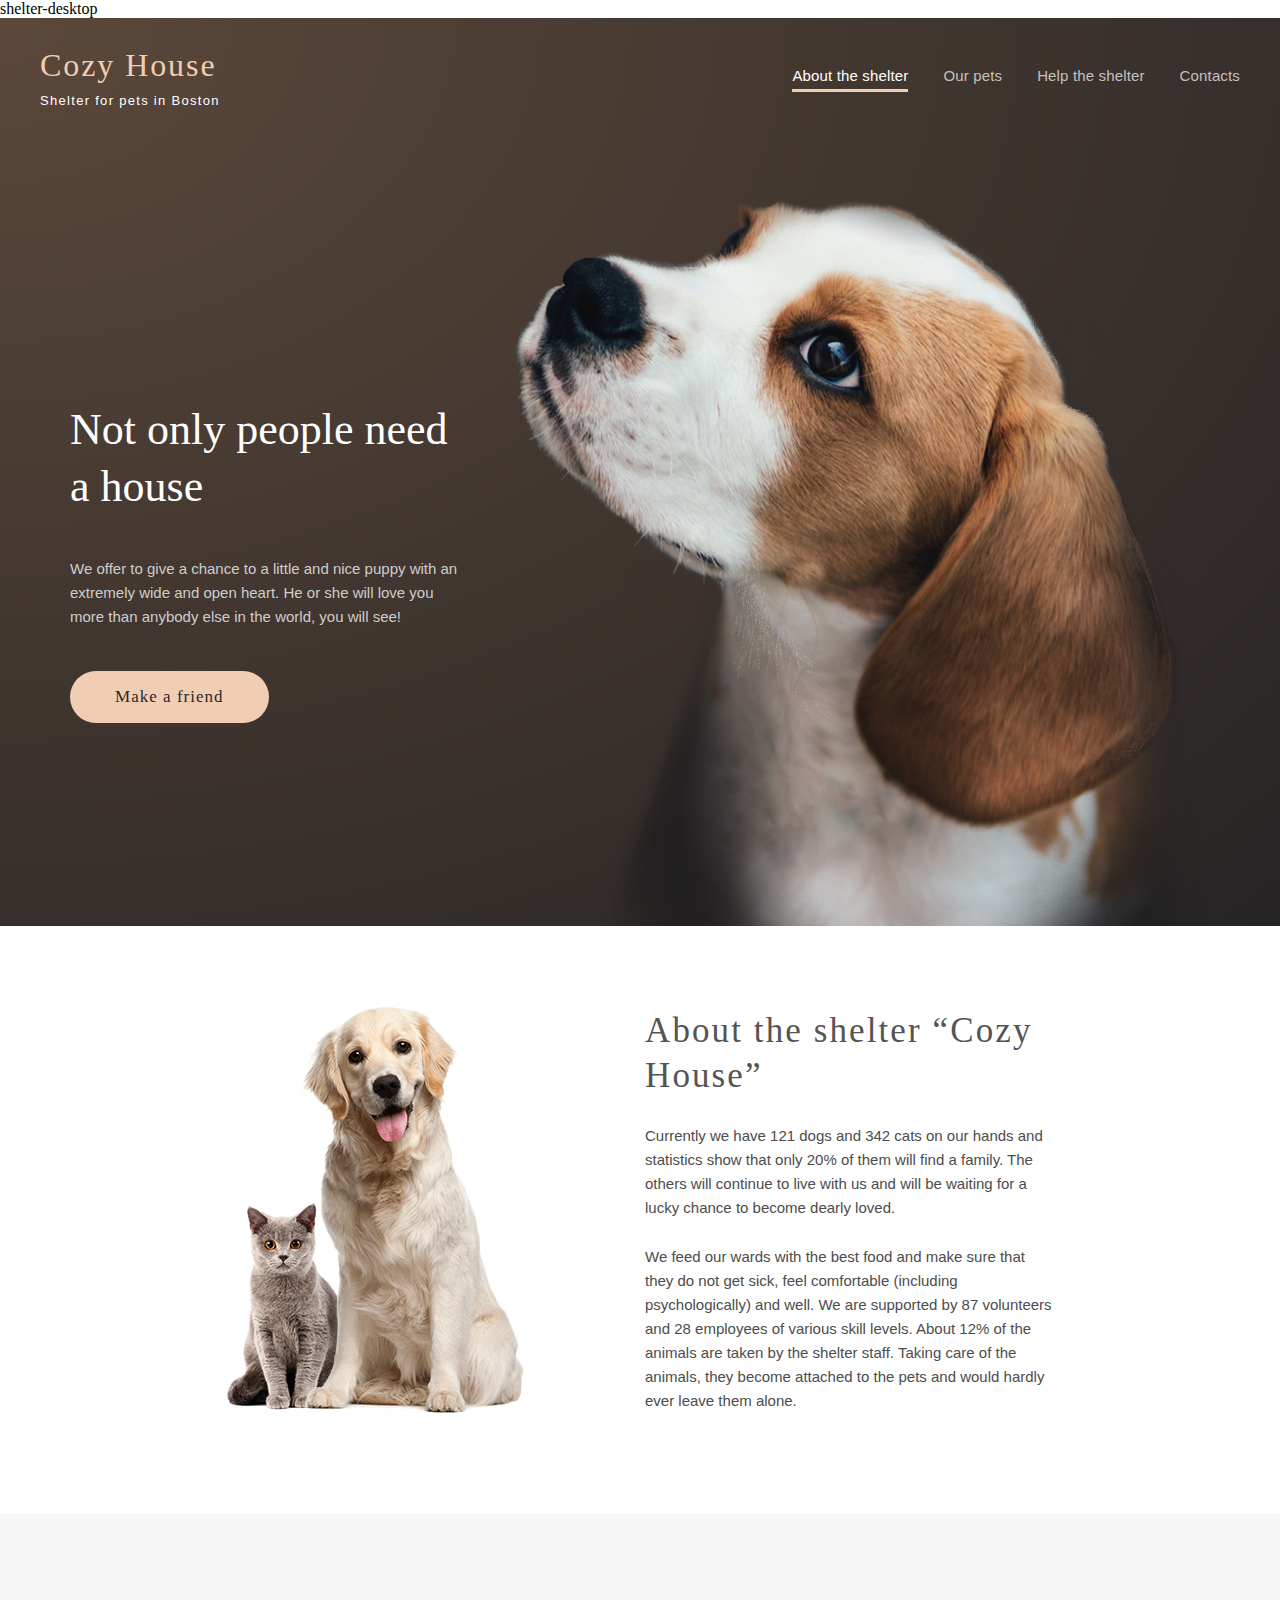
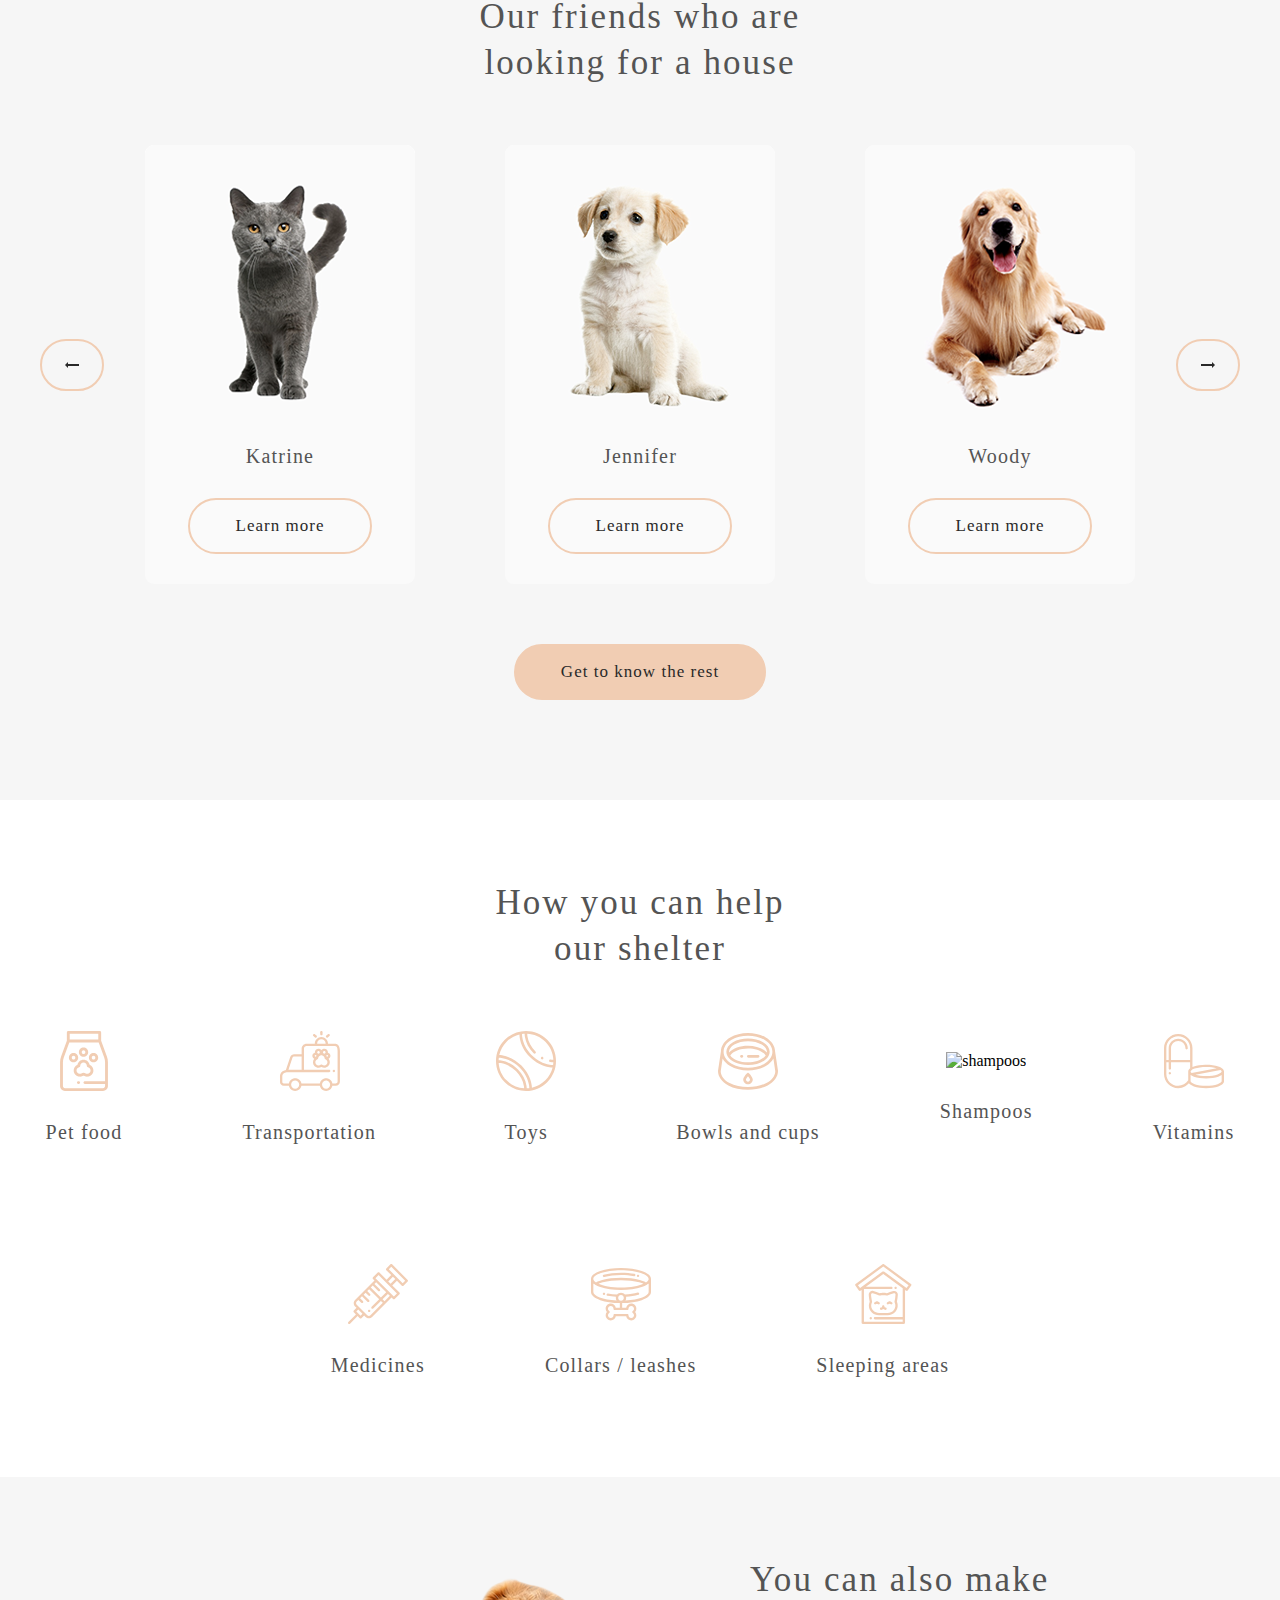
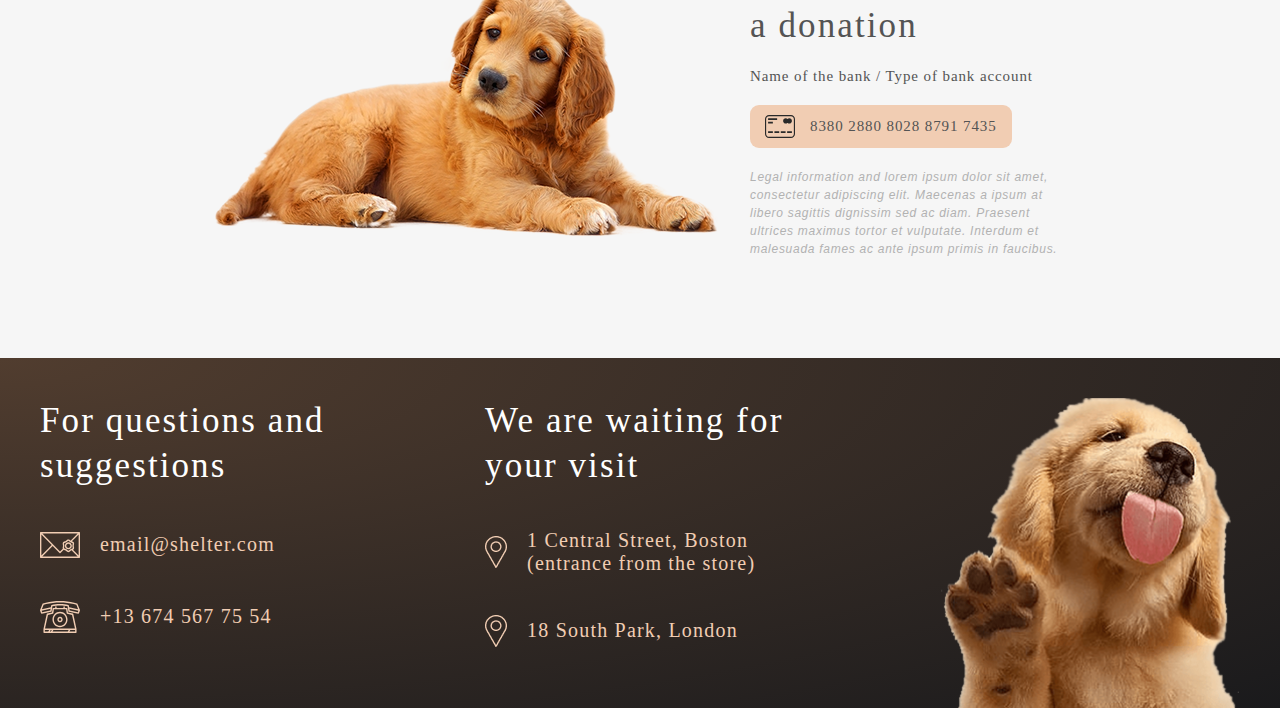
==== index.html @ 2df986ae "Update index.html" ====
shelter-desktop
<!DOCTYPE html>
<html lang="en">

<head>
    <meta charset="UTF-8">
    <meta http-equiv="X-UA-Compatible" content="IE=edge">
    <meta name="viewport" content="width=8, initial-scale=1.0">
    <link rel="icon" href="shelter/desktop/img//main//paw-print.png" type="image/x-icon">
    <link rel="stylesheet" href="shelter/desktop/css/main.css" type="text/css">
    <title>Cosy House</title>
</head>

<body>
    <header>
        <nav>
            <div class="logo">
                <p>Cozy House</p>
                <p>Shelter for pets in Boston</p>
            </div>
            <div class="nav-items">
                <ul>
                    <li class="active-link">About the shelter</a></li>
                    <li><a href="shelter/desktop/html/pets.html">Our pets</a></li>
                    <li>Help the shelter</li>
                    <li>Contacts</li>
                </ul>
            </div>
        </nav>
        <section class="start-screen">
            <div class="start-info">
                <h1>Not only people need a house</h1>
                <p>We offer to give a chance to a little and nice puppy with an extremely wide and open heart. He or she
                    will love you more than anybody else in the world, you will see!</p>
                <button>Make a friend</button>
            </div>
            <img src="shelter/desktop/img/main/start-screen-puppy.png" alt="start-screen-puppy">
        </section>
    </header>
    <section class="about">
        <img src="shelter/desktop/img/main/about-pets.png" alt="about-pets">
        <div class="about-info">
            <h2>About the shelter “Cozy House”</h2>
            <p>Currently we have 121 dogs and 342 cats on our hands and statistics show that only 20% of them will find
                a family. The others will continue to live with us and will be waiting for a lucky chance to become
                dearly loved.</p>
            <p>We feed our wards with the best food and make sure that they do not get sick, feel comfortable (including
                psychologically) and well. We are supported by 87 volunteers and 28 employees of various skill levels.
                About 12% of the animals are taken by the shelter staff. Taking care of the animals, they become
                attached to the pets and would hardly ever leave them alone.</p>
        </div>
    </section>
    <section class="friends">
        <h2>Our friends who
            are looking for a house</h2>
        <div class="slider">
            <div class="cards-of-friends">
                <div class="pet-card-preview">
                    <img src="shelter/desktop/img/main/pets-katrine.png" alt="pets-katrine">
                    <h3>Katrine</h3>
                    <button>Learn more</button>
                </div>
                <div class="pet-card-preview">
                    <img src="shelter/desktop/img/main/pets-jennifer.png" alt="pets-jennifer">
                    <h3>Jennifer</h3>
                    <button>Learn more</button>
                </div>
                <div class="pet-card-preview">
                    <img src="shelter/desktop/img/main/pets-woody.png" alt="pets-woody">
                    <h3>Woody</h3>
                    <button>Learn more</button>
                </div>
                <div class="slider-controls">
                    <div class="prev"><a href="#"><img src="shelter/desktop/img/main/Arrow.png" alt="prev"></a></div>
                    <div class="next"><a href="#"><img src="shelter/desktop/img/main/Arrow.png" alt="next"></a></div>
                </div>
            </div>
            <button>Get to know the rest</button>
        </div>
    </section>
    <section class="help">
        <h2>How you can help
            our shelter</h2>
        <div class="help-items">
            <div>
                <img src="shelter/desktop/img/main/icon-pet-food.svg" alt="pet-food">
                <p>Pet food</p>
            </div>
            <div> <img src="shelter/desktop/img/main/icon-transportation.svg" alt="transportation">
                <p>Transportation</p>
            </div>
            <div> <img src="shelter/desktop/img/main/icon-toys.svg" alt="toys">
                <p>Toys</p>
            </div>
            <div> <img src="shelter/desktop/img/main/icon-bowls-and-cups.svg" alt="bowls-and-cups">
                <p>Bowls and cups</p>
            </div>
            <div> <img src="/img/main/icon-shampoos.svg" alt="shampoos">
                <p>Shampoos</p>
            </div>
            <div> <img src="shelter/desktop/img/main/icon-vitamins.svg" alt="vitamins">
                <p>Vitamins</p>
            </div>
            <div> <img src="shelter/desktop/img/main/icon-medicines.svg" alt="medicines">
                <p>Medicines</p>
            </div>
            <div> <img src="shelter/desktop/img/main/icon-collars-leashes.svg" alt="collars-leashes">
                <p>Collars / leashes</p>
            </div>
            <div> <img src="shelter/desktop/img/main/icon-sleeping-area.svg" alt="sleeping-area">
                <p>Sleeping areas</p>
            </div>
        </div>

    </section>
    <section class="in_additional">
        <img src="shelter/desktop/img/main/donation-dog.png" alt="donation-dog">
        <div>
            <h2>You can also make a donation</h2>
            <p>Name of the bank / Type of bank account</p>
            <div class="card">
                <img src="shelter/desktop/img/main/credit-card.svg" alt="credit-card">
                <p>8380 2880 8028 8791 7435</p>
            </div>
            <p id="donation-description">Legal information and lorem ipsum dolor sit amet, consectetur adipiscing elit.
                Maecenas a ipsum at libero
                sagittis dignissim sed ac diam. Praesent ultrices maximus tortor et vulputate. Interdum et malesuada
                fames ac ante ipsum primis in faucibus.</p>
        </div>
    </section>
    <footer>
        <div class="for-suggestions">
            <h3>For questions and suggestions</h3>
            <div>
                <img src="shelter/desktop/img/main/icon-email.svg" alt="email">
                <p>email@shelter.com</p>
            </div>
            <div>
                <img src="shelter/desktop/img/main/icon-phone.svg" alt="phone">
                <p>+13 674 567 75 54</p>
            </div>
        </div>
        <div class="we-are-waiting">
            <h3>We are waiting for your visit</h3>
            <div>
                <img src="shelter/desktop/img/main/icon-marker.png" alt="marker">
                <p>1 Central Street, Boston (entrance from the store)</p>
            </div>
            <div>
                <img src="shelter/desktop/img/main/icon-marker.png" alt="marker">
                <p>18 South Park, London </p>
            </div>
        </div>
        <img src="shelter/desktop/img/main/footer-puppy.png" alt="footer-puppy">
    </footer>
</body>

</html>
---- shelter/desktop/css/main.css ----
body,
p,
h1,
h2,
h3 {
  margin: 0;
  padding: 0;
}

a {
  text-decoration: none;
  color: #c4c0c0;
}

body {
  display: flex;
  flex-direction: column;
  justify-content: center;
}

header {
  display: flex;
  flex-direction: column;
  gap: 90px;
  background-image: url(/img/main/start-screen-background.jpg);
  background: radial-gradient(at top left, #5b483a, #262425);
}
header nav {
  display: flex;
  flex-direction: row;
  padding: 30px 40px 0;
  justify-content: space-between;
  align-items: center;
  height: fit-content;
}
header nav .logo {
  display: flex;
  flex-direction: column;
  gap: 10px;
}
header nav .logo p:nth-child(1) {
  font-family: "Georgia";
  font-style: normal;
  font-weight: 400;
  font-size: 32px;
  line-height: 110%;
  letter-spacing: 0.06em;
  color: #f1cdb3;
}
header nav .logo p:nth-child(2) {
  font-family: "Arial";
  font-style: normal;
  font-weight: 400;
  font-size: 13px;
  line-height: 15px;
  letter-spacing: 0.1em;
  color: #fff;
}
header nav .nav-items ul {
  display: flex;
  flex-direction: row;
  gap: 35px;
  list-style: none;
  padding: 0;
  margin: 0;
}
header nav .nav-items ul li {
  font-family: "Arial";
  font-style: normal;
  font-weight: 400;
  font-size: 15px;
  line-height: 160%;
  color: #c4c0c0;
  letter-spacing: 0.01em;
  transition-property: all;
  transition: all ease 0.07s;
}
header nav .nav-items ul li.active-link {
  padding-bottom: 1px;
  border-bottom: 3px solid #f1cdb3;
  color: #ffffff;
}
header nav .nav-items ul li:active {
  padding-bottom: 1px;
  border-bottom: 3px solid #f1cdb3;
  color: #ffffff;
}
header nav .nav-items ul li:hover {
  cursor: pointer;
  color: #ffffff;
}
header .start-screen {
  display: flex;
  flex-direction: row;
  justify-content: center;
  align-items: center;
  gap: 42px;
  padding: 0 40px;
}
header .start-screen .start-info {
  display: flex;
  flex-direction: column;
  width: 400px;
  gap: 42px;
  align-content: center;
}
header .start-screen .start-info h1 {
  font-family: "Georgia";
  font-style: normal;
  font-weight: 400;
  font-size: 44px;
  line-height: 130%;
  color: #ffffff;
}
header .start-screen .start-info p {
  font-family: "Arial";
  font-style: normal;
  font-weight: 400;
  font-size: 15px;
  line-height: 160%;
  color: #cdcdcd;
}
header .start-screen .start-info button {
  display: flex;
  flex-direction: column;
  align-items: center;
  width: fit-content;
  padding: 15px 45px;
  gap: 10px;
  background: #f1cdb3;
  border: none;
  border-radius: 100px;
  font-family: "Georgia";
  font-style: normal;
  font-weight: 400;
  font-size: 17px;
  line-height: 130%;
  letter-spacing: 0.06em;
  color: #292929;
  transition-property: all;
  transition: all ease 0.2s;
}
header .start-screen .start-info button:hover {
  cursor: pointer;
  background-color: #fddcc4;
  transition-delay: 0s, 0.8s;
  transition-timing-function: ease-out(0.1, 0.8, 0.5, 2), linear;
}

.about {
  display: flex;
  flex-direction: row;
  justify-content: center;
  align-items: center;
  gap: 120px;
  padding: 80px 40px 100px 40px;
}
.about .about-info {
  display: flex;
  flex-direction: column;
  gap: 25px;
  width: 410px;
}
.about .about-info h2 {
  font-family: "Georgia";
  font-style: normal;
  font-weight: 400;
  font-size: 35px;
  line-height: 130%;
  display: flex;
  align-items: center;
  letter-spacing: 0.06em;
  color: #545454;
}
.about .about-info p {
  font-family: "Arial";
  font-style: normal;
  font-weight: 400;
  font-size: 15px;
  line-height: 160%;
  color: #4c4c4c;
}

.friends {
  display: flex;
  flex-direction: column;
  justify-content: center;
  align-items: center;
  padding: 80px 40px 100px 40px;
  background-color: #f6f6f6;
  gap: 60px;
}
.friends h2 {
  font-family: "Georgia";
  font-style: normal;
  font-weight: 400;
  font-size: 35px;
  line-height: 130%;
  display: flex;
  align-items: center;
  letter-spacing: 0.06em;
  color: #545454;
  width: 400px;
  text-align: center;
}
.friends .slider {
  display: flex;
  flex-direction: column;
  justify-content: center;
  align-items: center;
  gap: 60px;
}
.friends .slider .cards-of-friends {
  display: flex;
  flex-direction: row;
  justify-content: center;
  align-items: center;
  gap: 90px;
}
.friends .slider .cards-of-friends .pet-card-preview {
  display: flex;
  flex-direction: column;
  justify-content: center;
  align-items: center;
  gap: 30px;
  background-color: #fafafa;
  border-radius: 9px;
}
.friends .slider .cards-of-friends .pet-card-preview h3 {
  font-family: "Georgia";
  font-style: normal;
  font-weight: 400;
  font-size: 20px;
  line-height: 23px;
  display: flex;
  align-items: center;
  text-align: center;
  letter-spacing: 0.06em;
  color: #545454;
}
.friends .slider .cards-of-friends .pet-card-preview button {
  margin-bottom: 30px;
  display: flex;
  flex-direction: column;
  align-items: center;
  padding: 15px 45px;
  gap: 10px;
  border: 2px solid #f1cdb3;
  border-radius: 100px;
  background-color: #fafafa;
  font-family: "Georgia";
  font-style: normal;
  font-weight: 400;
  font-size: 17px;
  line-height: 130%;
  letter-spacing: 0.06em;
  color: #292929;
  transition-property: all;
  transition: all ease 0.5s;
}
.friends .slider .cards-of-friends .pet-card-preview button:hover {
  cursor: pointer;
  background: #fddcc4;
  border: 2px solid #fddcc4;
  transition-delay: 0s, 0.2s;
  transition-timing-function: ease-out(0.1, 0.8, 0.5, 2), linear;
}
.friends .slider .cards-of-friends .slider-controls {
  display: flex;
  position: absolute;
  width: 100%;
  justify-content: space-between;
  align-items: center;
}
.friends .slider .cards-of-friends .slider-controls .next img {
  transform: rotate(180deg);
}
.friends .slider .cards-of-friends .slider-controls .prev,
.friends .slider .cards-of-friends .slider-controls .next {
  display: flex;
  flex-direction: column;
  align-items: center;
  position: relative;
  padding: 21px 23px;
  border: 2px solid #f1cdb3;
  border-radius: 100px;
  margin: 0 40px;
  transition-property: all;
  transition: all ease 0.2s;
}
.friends .slider .cards-of-friends .slider-controls .prev:hover,
.friends .slider .cards-of-friends .slider-controls .next:hover {
  cursor: pointer;
  background-color: #fddcc4;
  border-color: #fddcc4;
  transition-delay: 0s, 0.5s;
  transition-timing-function: ease-out(0.1, 0.8, 0.5, 2), linear;
}
.friends .slider button {
  display: flex;
  flex-direction: column;
  align-items: center;
  padding: 15px 45px;
  gap: 10px;
  background: #f1cdb3;
  border-radius: 100px;
  border: 2px solid #f1cdb3;
  font-family: "Georgia";
  font-style: normal;
  font-weight: 400;
  font-size: 17px;
  line-height: 130%;
  letter-spacing: 0.06em;
  color: #292929;
  transition-property: all;
  transition: all ease 0.2s;
}
.friends .slider button:hover {
  cursor: pointer;
  background-color: transparent;
  border: 2px solid #f1cdb3;
  transition-delay: 0s, 0.5s;
  transition-timing-function: ease-out(0.1, 0.8, 0.5, 2), linear;
}

.help {
  display: flex;
  flex-direction: column;
  justify-content: center;
  align-items: center;
  gap: 60px;
  padding: 80px 40px 100px 40px;
}
.help h2 {
  font-family: "Georgia";
  font-style: normal;
  font-weight: 400;
  font-size: 35px;
  line-height: 130%;
  display: flex;
  align-items: center;
  letter-spacing: 0.06em;
  color: #545454;
  width: 310px;
  text-align: center;
}
.help .help-items {
  display: flex;
  flex-direction: row;
  justify-content: center;
  align-items: center;
  flex-wrap: wrap;
  gap: 120px;
}
.help .help-items div {
  display: flex;
  flex-direction: column;
  justify-content: center;
  align-items: center;
  gap: 30px;
}
.help .help-items div p {
  font-family: "Georgia";
  font-style: normal;
  font-weight: 400;
  font-size: 20px;
  line-height: 23px;
  display: flex;
  align-items: center;
  text-align: center;
  letter-spacing: 0.06em;
  color: #545454;
}

.in_additional {
  display: flex;
  flex-direction: row;
  justify-content: center;
  align-items: center;
  gap: 30px;
  padding: 80px 40px 100px 40px;
  background-color: #f6f6f6;
}
.in_additional div {
  display: flex;
  flex-direction: column;
  justify-content: flex-start;
  gap: 20px;
  width: 315px;
}
.in_additional div h2 {
  font-family: "Georgia";
  font-style: normal;
  font-weight: 400;
  font-size: 35px;
  line-height: 130%;
  display: flex;
  align-items: center;
  letter-spacing: 0.06em;
  color: #545454;
}
.in_additional div p {
  font-family: "Georgia";
  font-style: normal;
  font-weight: 400;
  font-size: 15px;
  line-height: 110%;
  display: flex;
  align-items: center;
  letter-spacing: 0.06em;
  color: #545454;
}
.in_additional div .card {
  display: flex;
  flex-direction: row;
  align-items: center;
  padding: 10px 15px;
  gap: 15px;
  background: #f1cdb3;
  border-radius: 9px;
  width: fit-content;
  font-family: "Georgia";
  font-style: normal;
  font-weight: 400;
  font-size: 20px;
  line-height: 115%;
  display: flex;
  align-items: center;
  letter-spacing: 0.06em;
}
.in_additional div #donation-description {
  font-family: "Arial";
  font-style: italic;
  font-weight: 400;
  font-size: 12px;
  line-height: 18px;
  color: #b2b2b2;
}

footer {
  display: flex;
  flex-direction: row;
  justify-content: center;
  align-items: flex-start;
  gap: 140px;
  padding: 40px 40px 0 40px;
  background-image: url(/img/main/start-screen-background.jpg);
  background: radial-gradient(at top left, #513d2f, #1a1a1c);
}
footer div {
  display: flex;
  flex-direction: column;
  justify-content: flex-start;
  gap: 40px;
}
footer div h3 {
  font-family: "Georgia";
  font-style: normal;
  font-weight: 400;
  font-size: 35px;
  line-height: 130%;
  letter-spacing: 0.06em;
  color: #fff;
}
footer div div {
  display: flex;
  flex-direction: row;
  justify-content: flex-start;
  align-items: center;
  gap: 20px;
}
footer div div p {
  font-family: "Georgia";
  font-style: normal;
  font-weight: 400;
  font-size: 20px;
  line-height: 23px;
  display: flex;
  align-items: center;
  text-align: center;
  letter-spacing: 0.06em;
  color: #545454;
  color: #f1cdb3;
  text-align: left;
}

/*# sourceMappingURL=main.css.map */
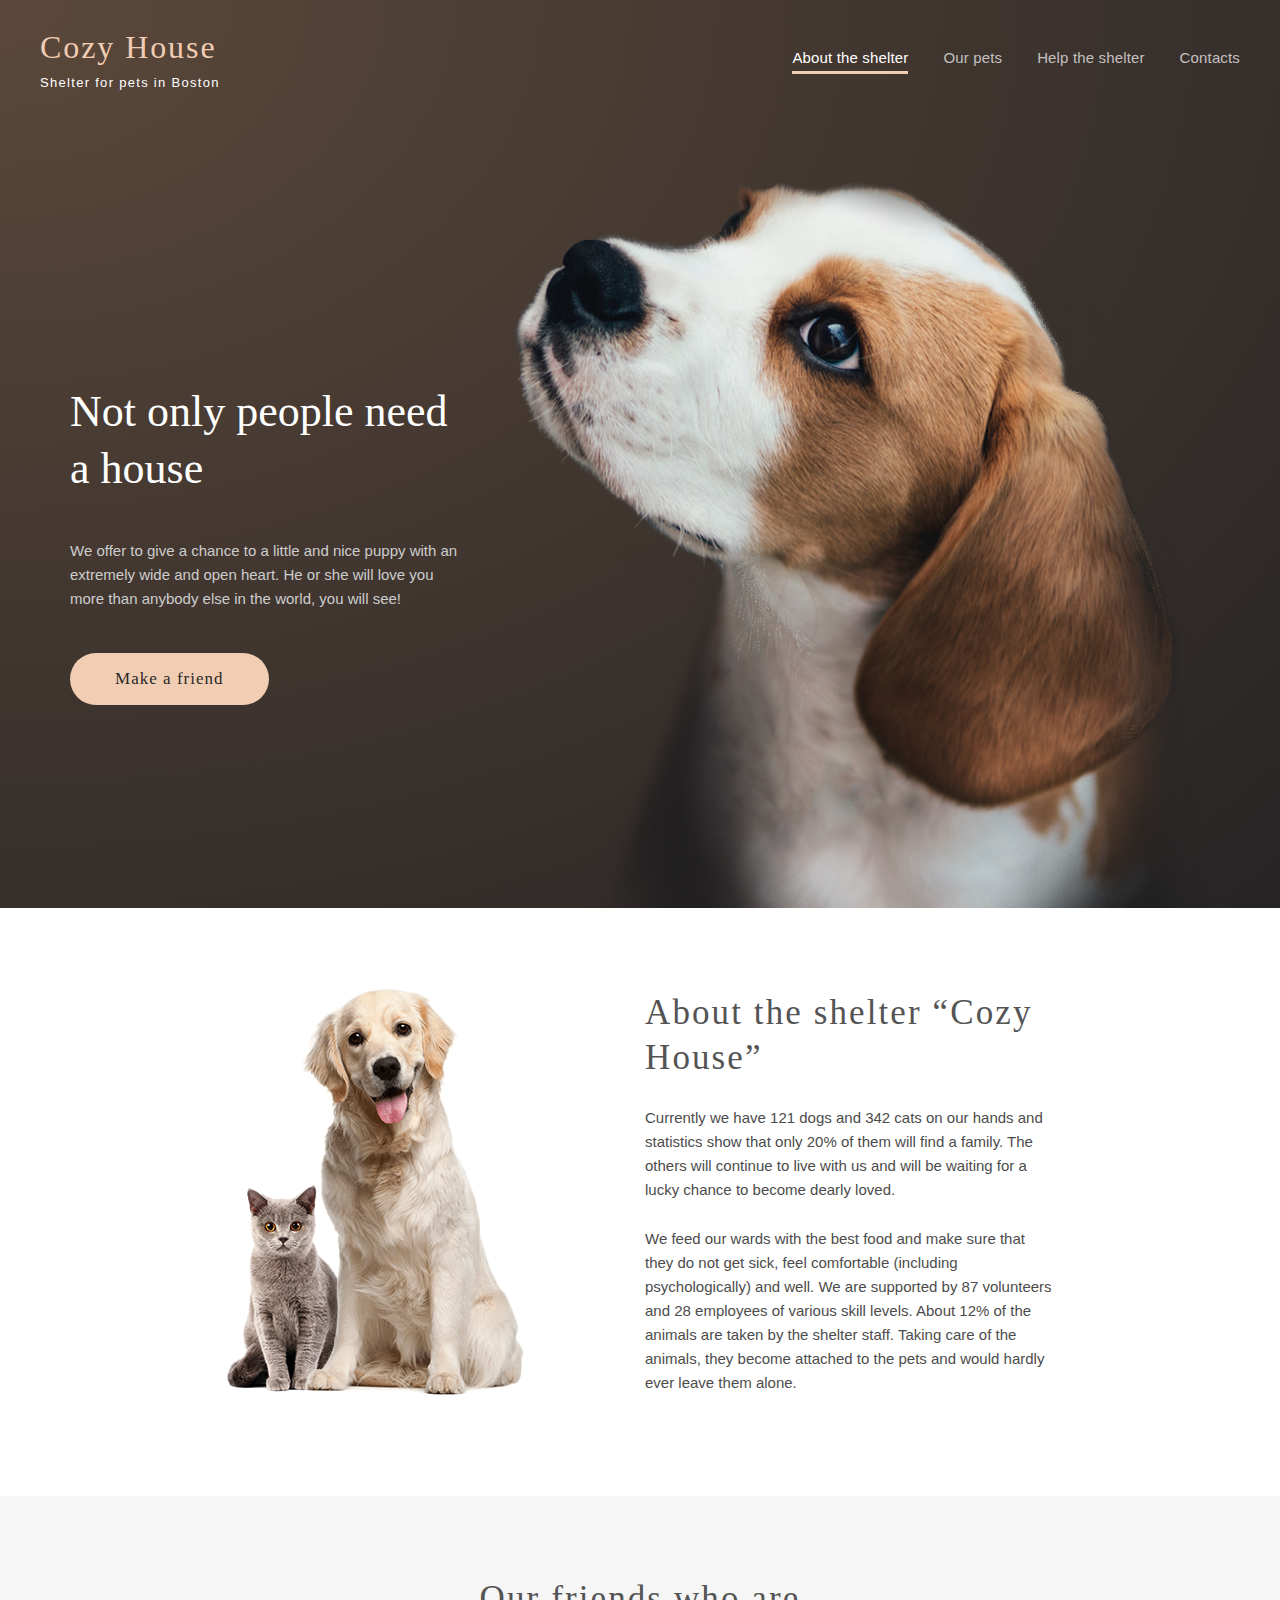
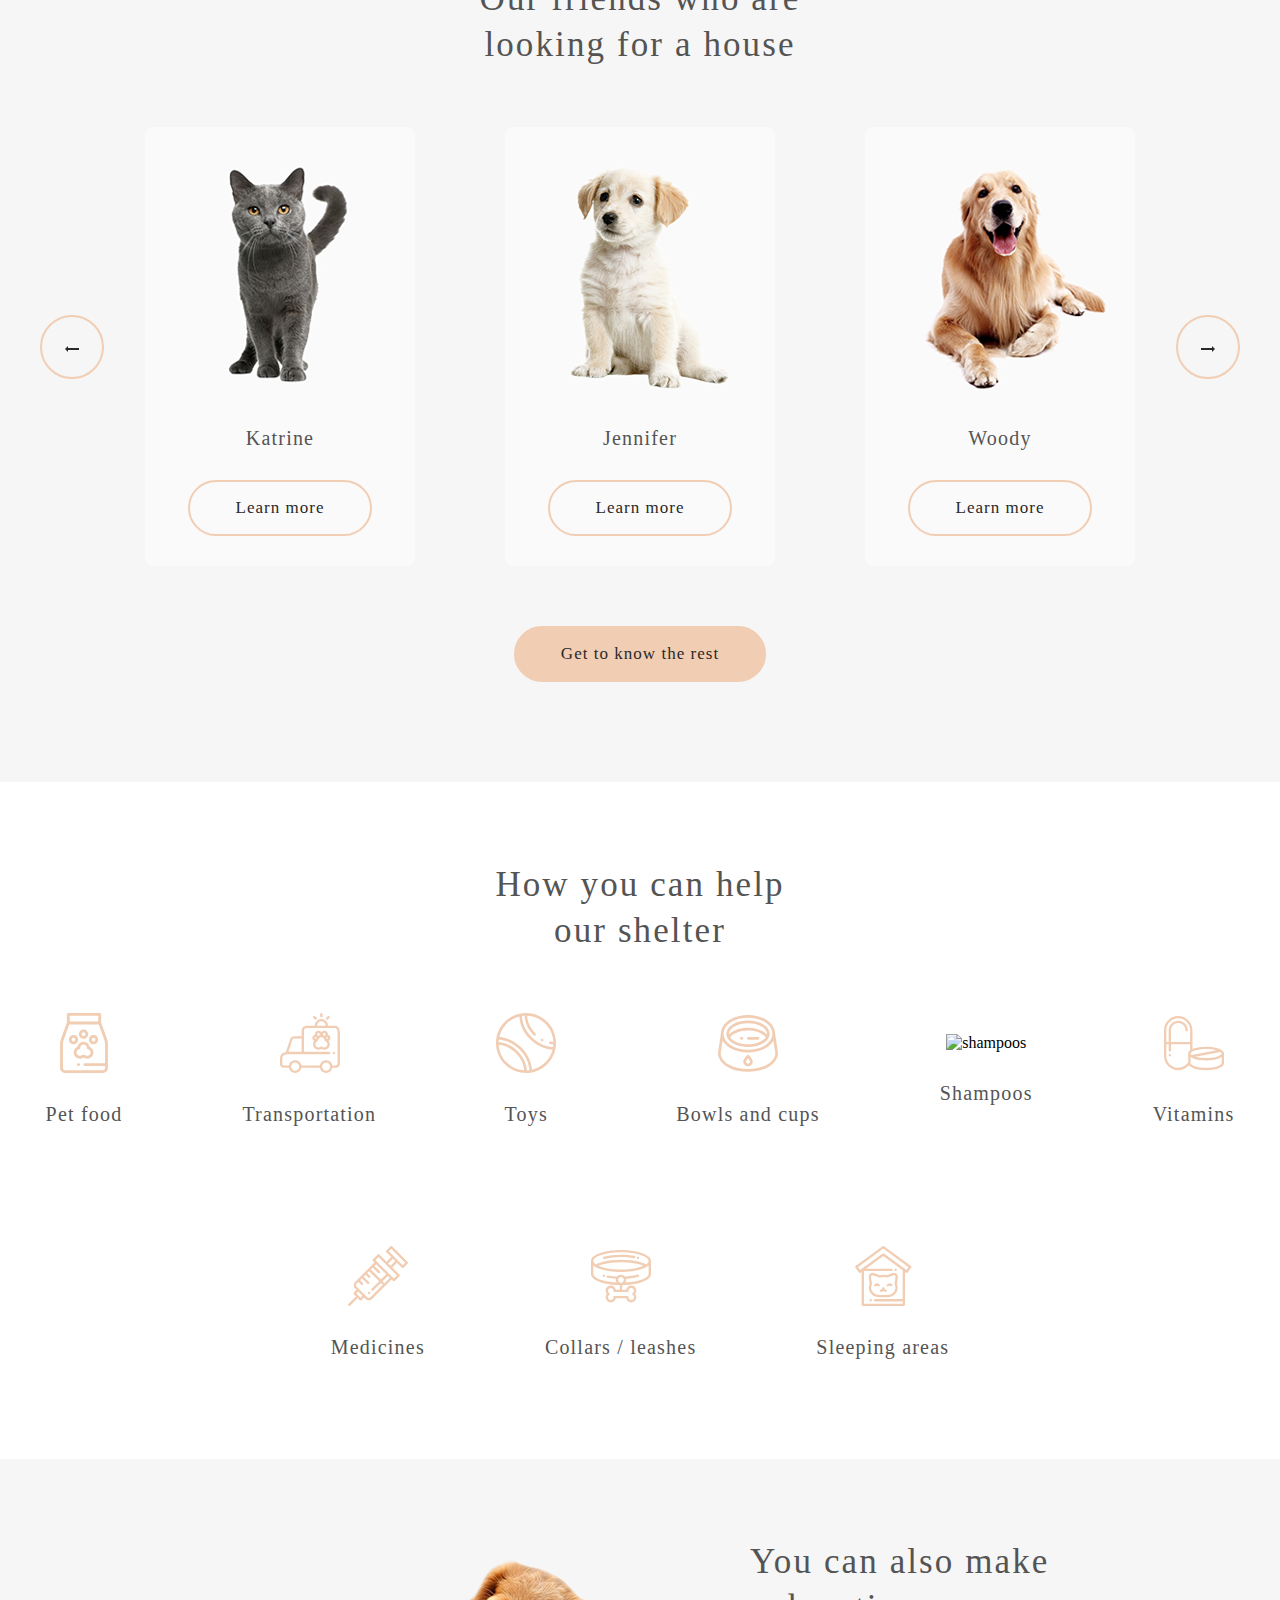
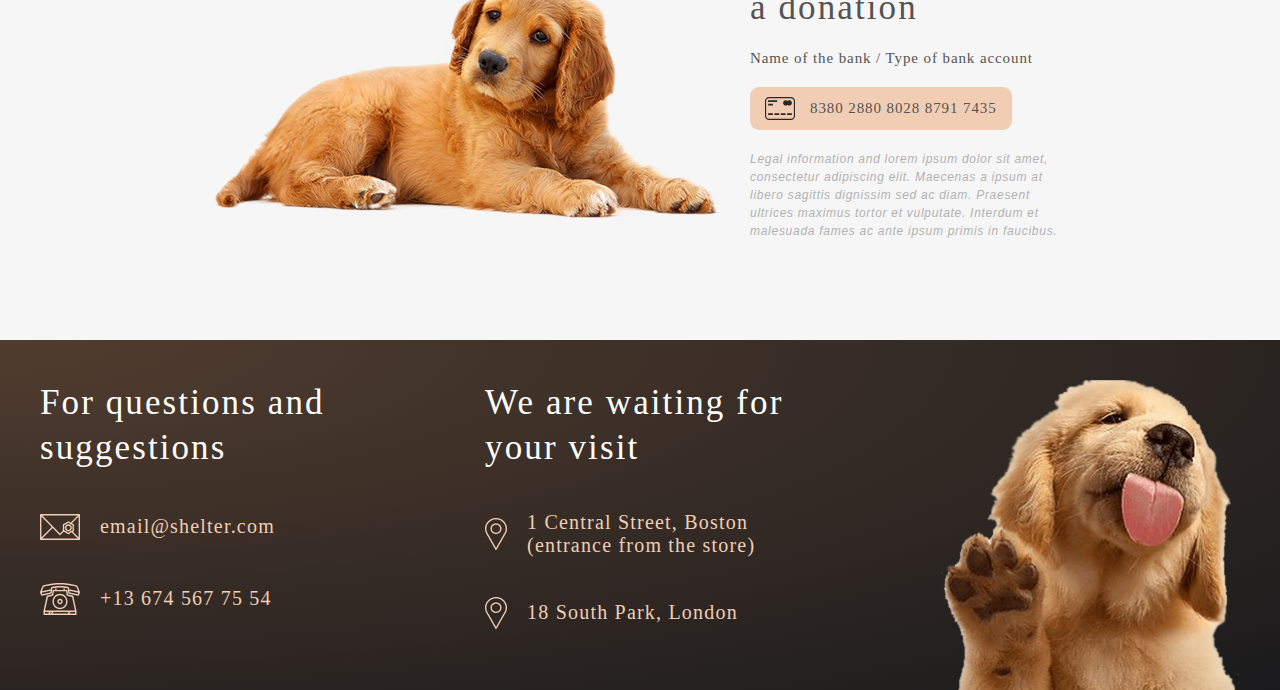
==== commit 6430c6b2: "fix: delete line" ====
--- a/index.html
+++ b/index.html
@@ -1,4 +1,3 @@
-shelter-desktop
 <!DOCTYPE html>
 <html lang="en">
 
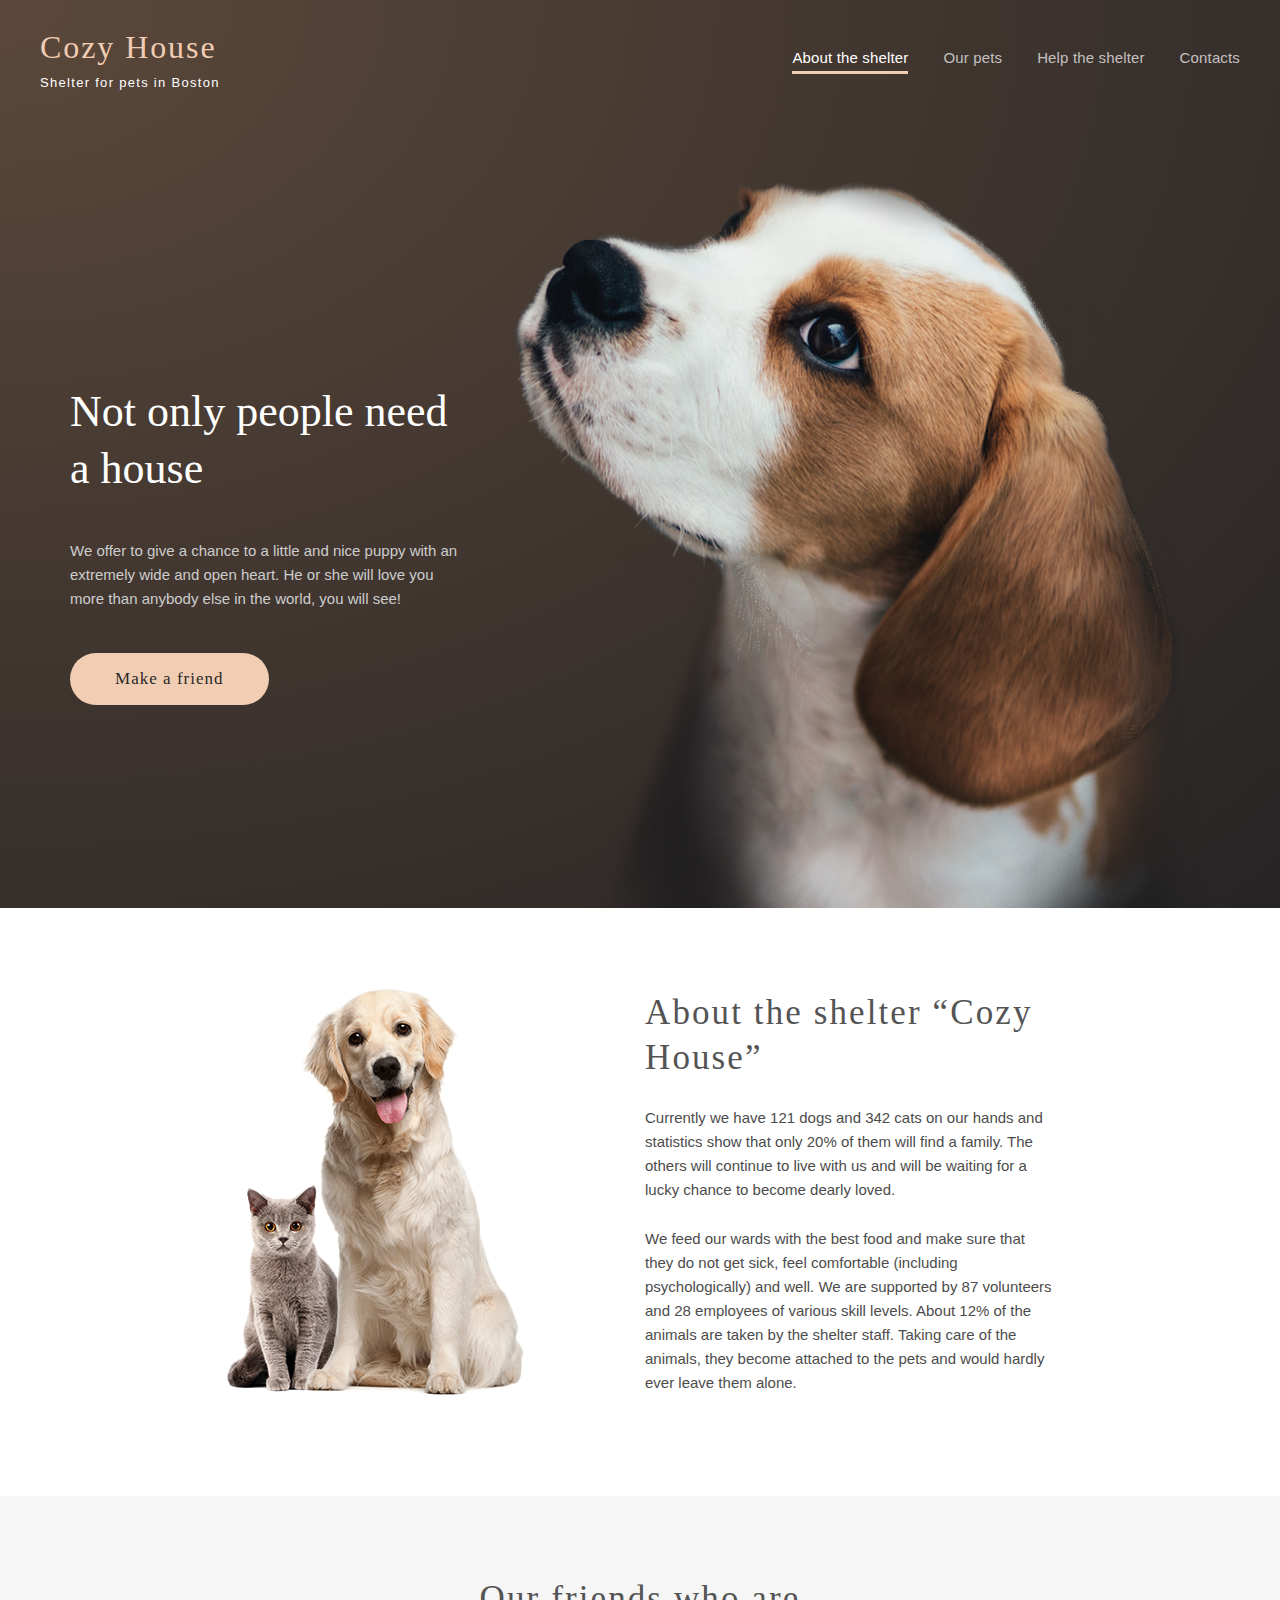
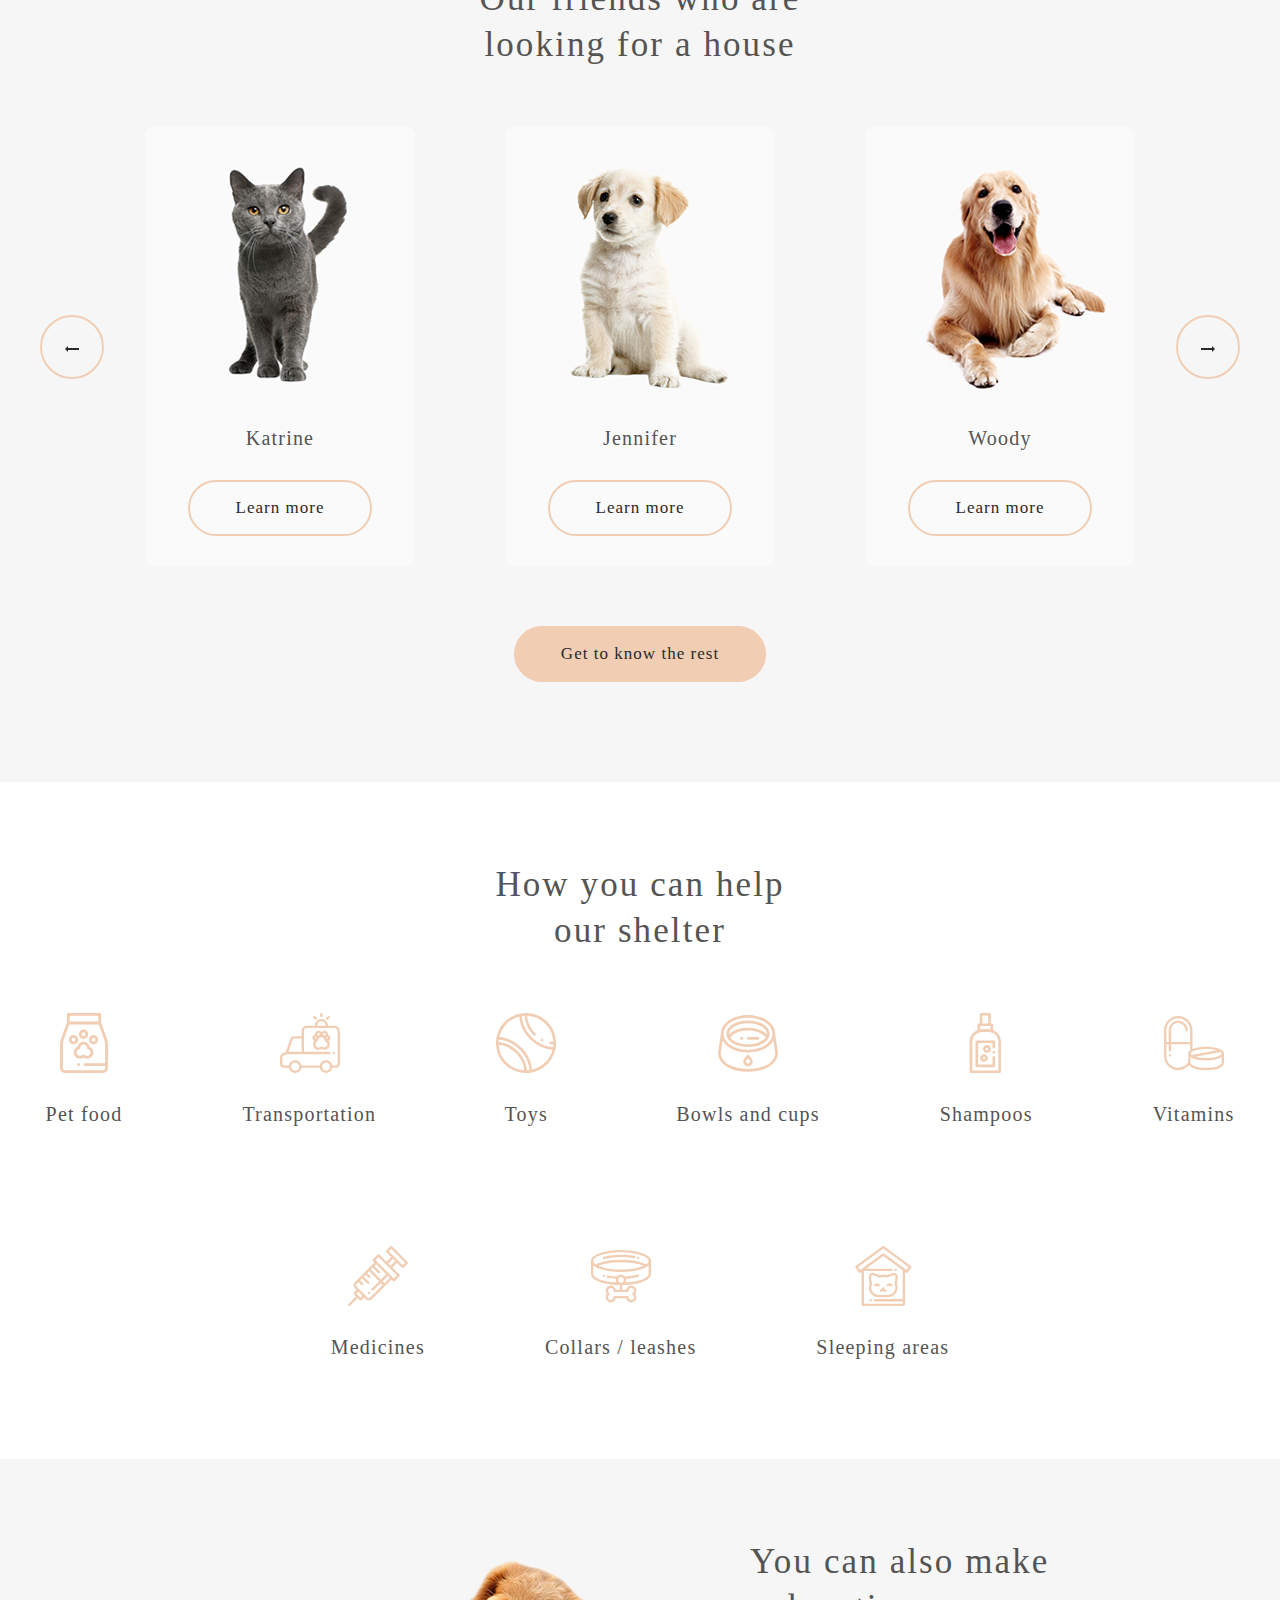
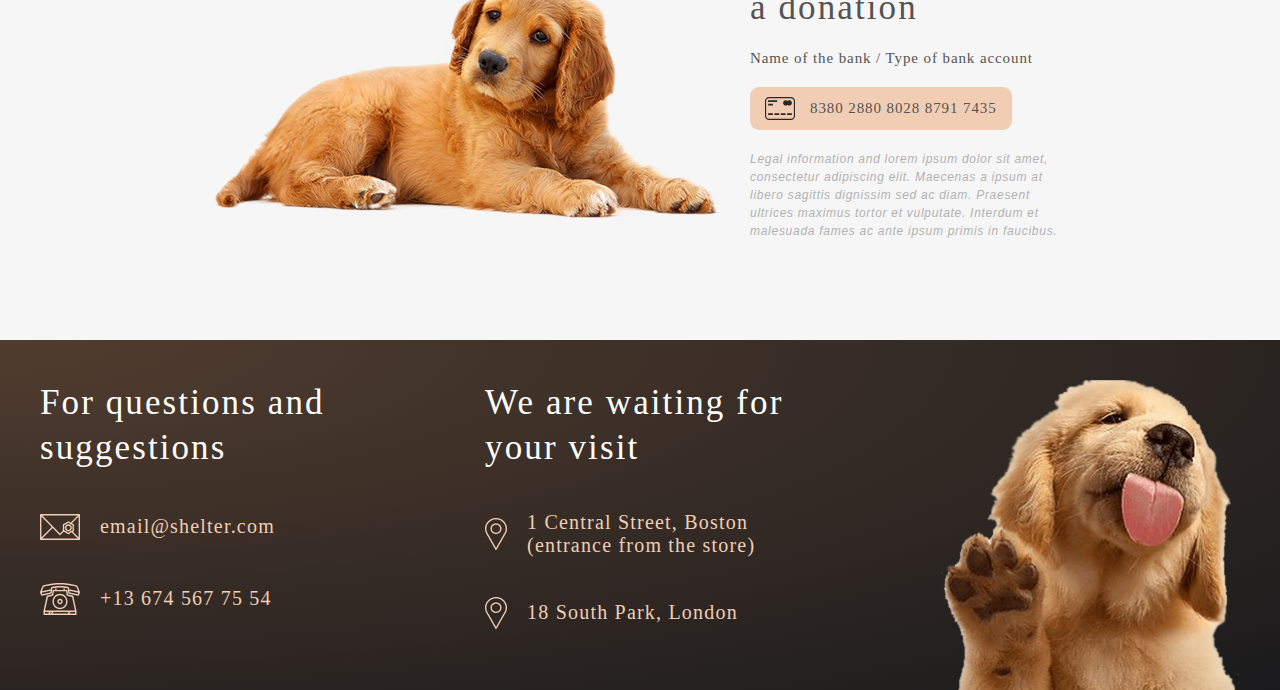
==== commit acd4b534: "fix: update link" ====
--- a/index.html
+++ b/index.html
@@ -94,7 +94,7 @@
             <div> <img src="shelter/desktop/img/main/icon-bowls-and-cups.svg" alt="bowls-and-cups">
                 <p>Bowls and cups</p>
             </div>
-            <div> <img src="/img/main/icon-shampoos.svg" alt="shampoos">
+            <div> <img src="shelter/desktop/img/main/icon-shampoos.svg" alt="shampoos">
                 <p>Shampoos</p>
             </div>
             <div> <img src="shelter/desktop/img/main/icon-vitamins.svg" alt="vitamins">
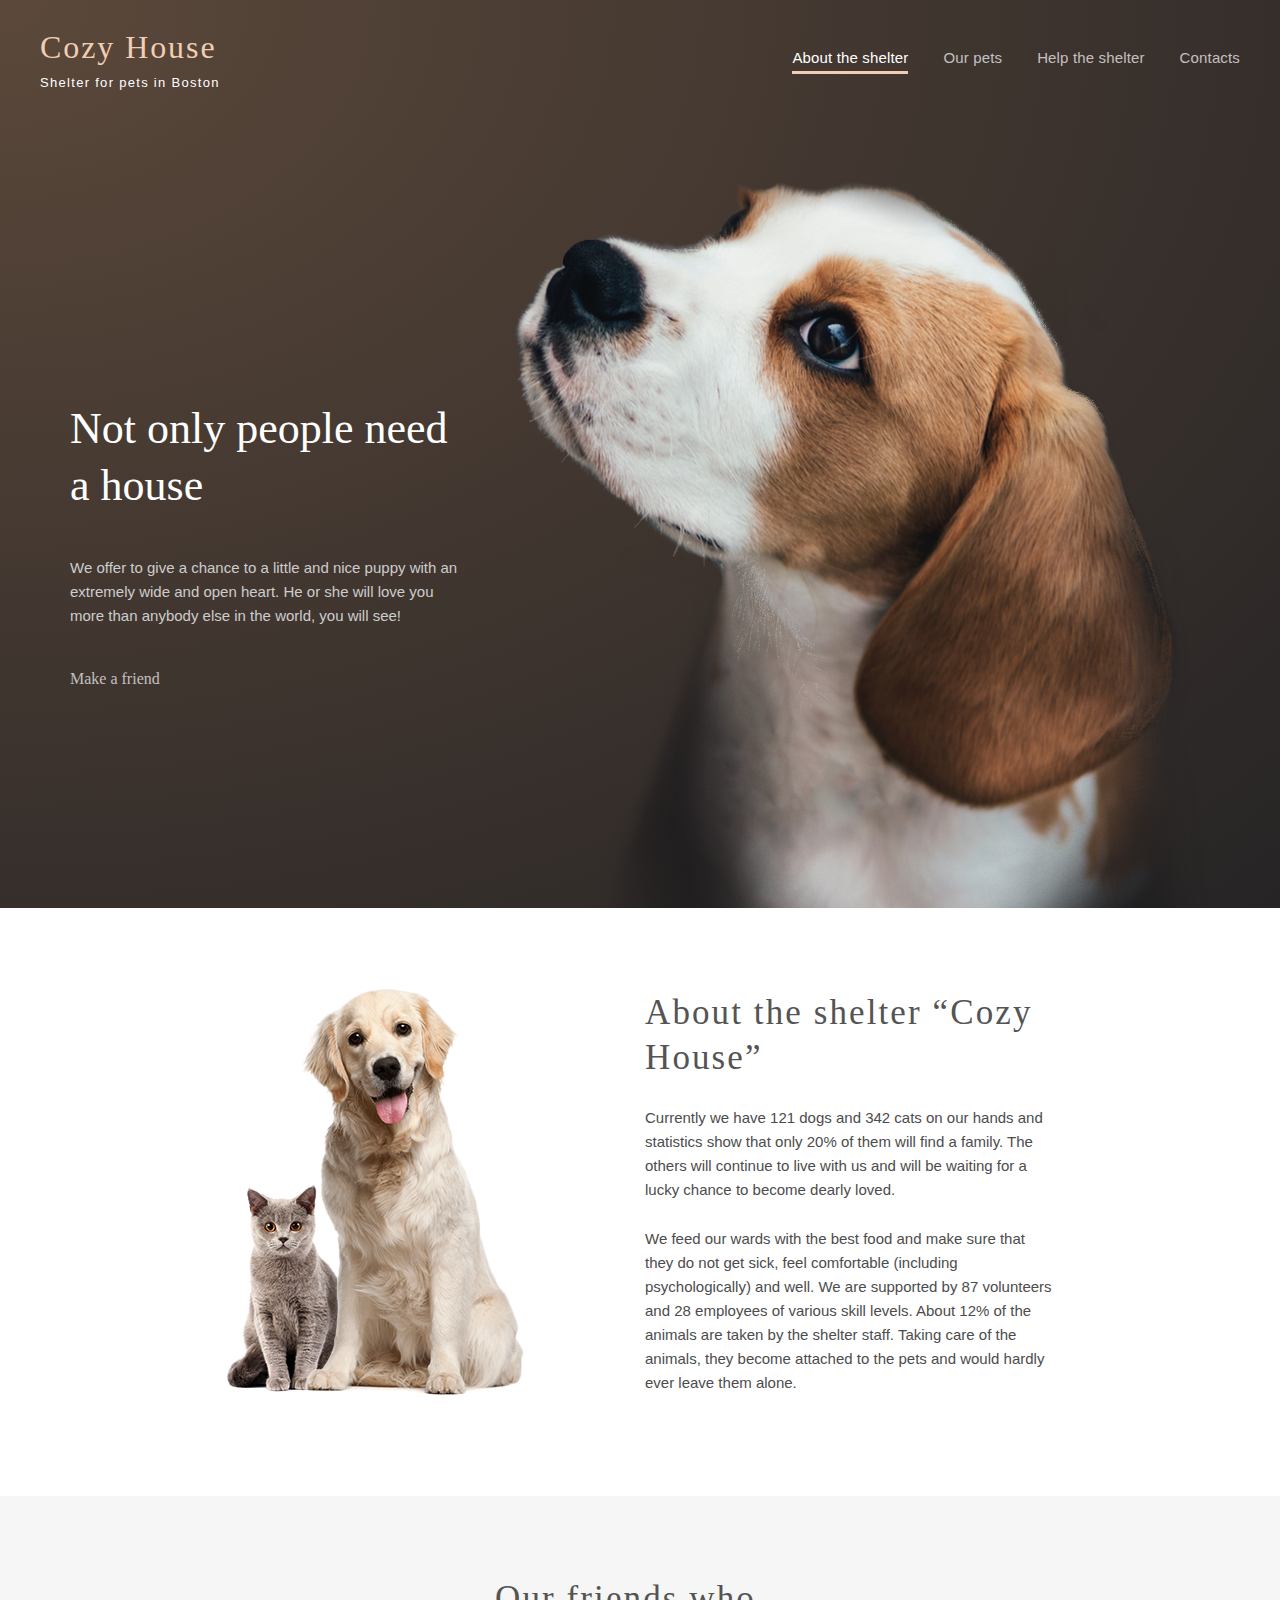
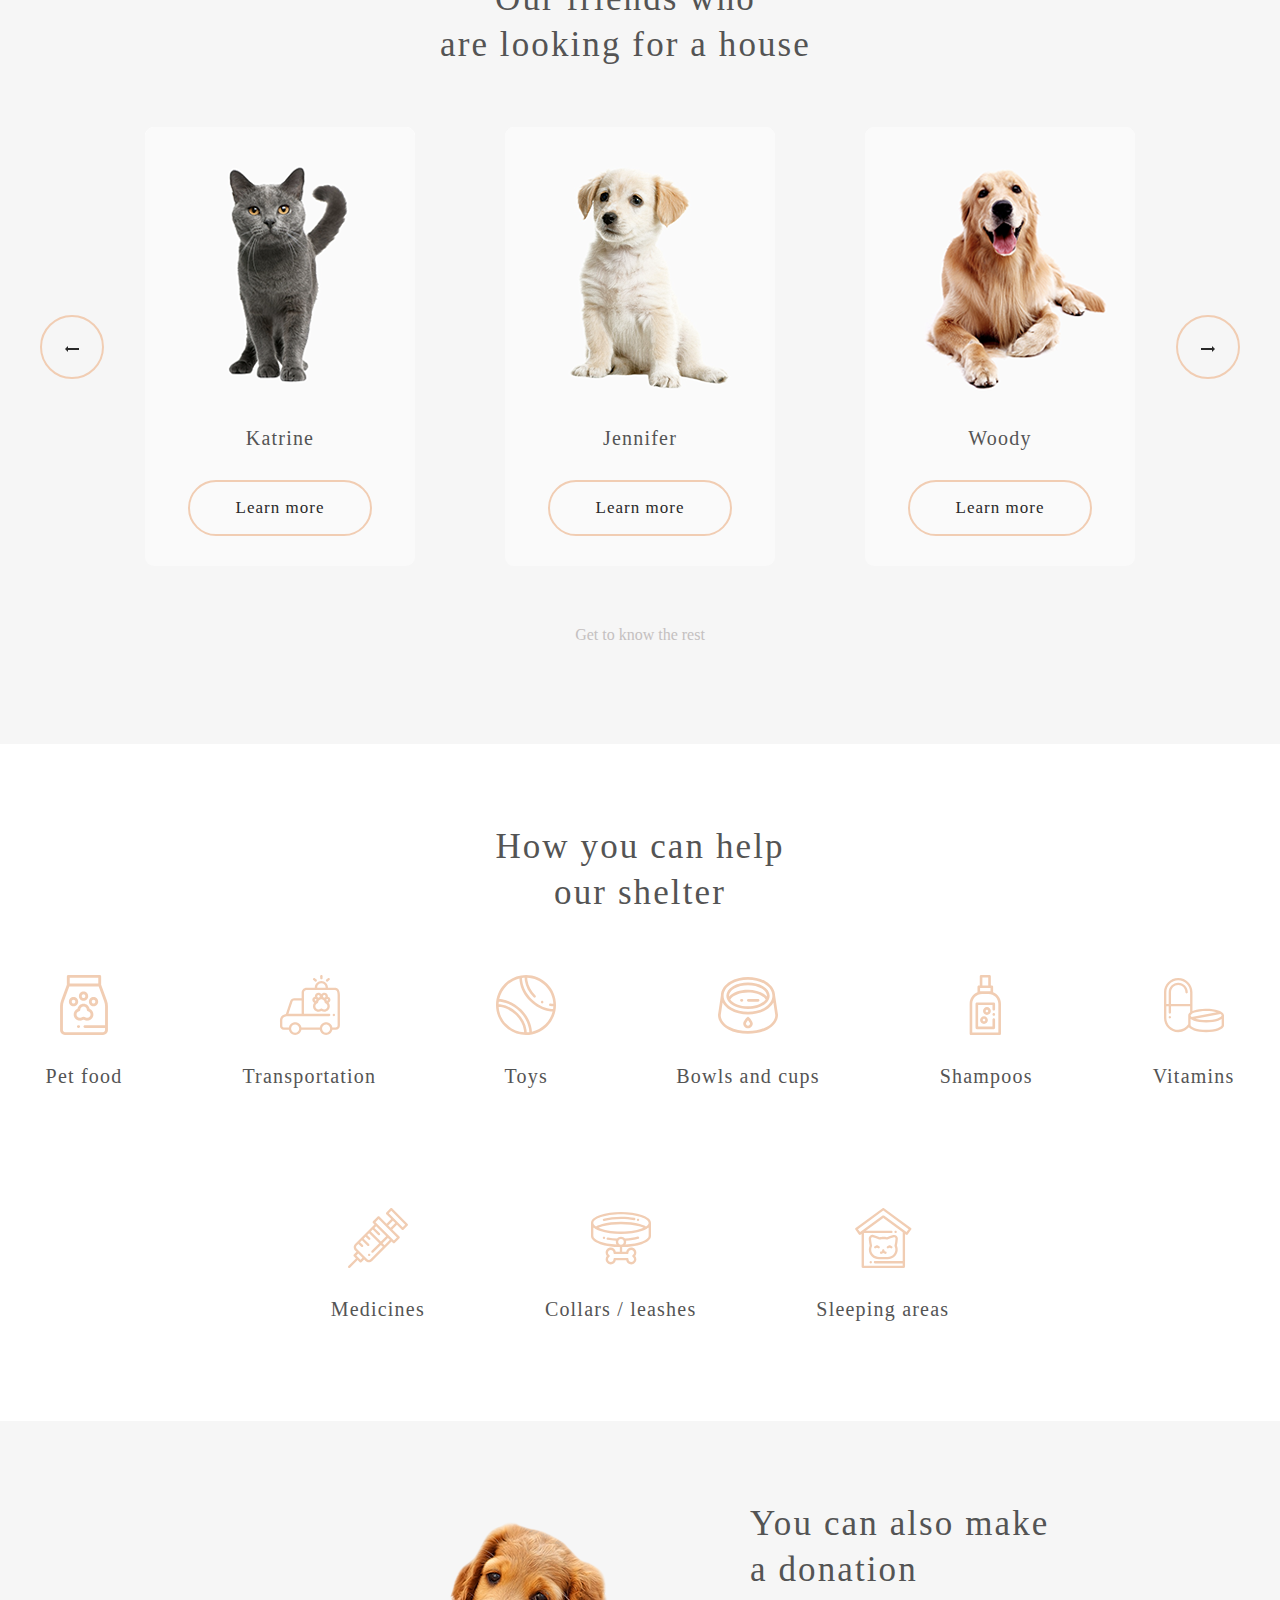
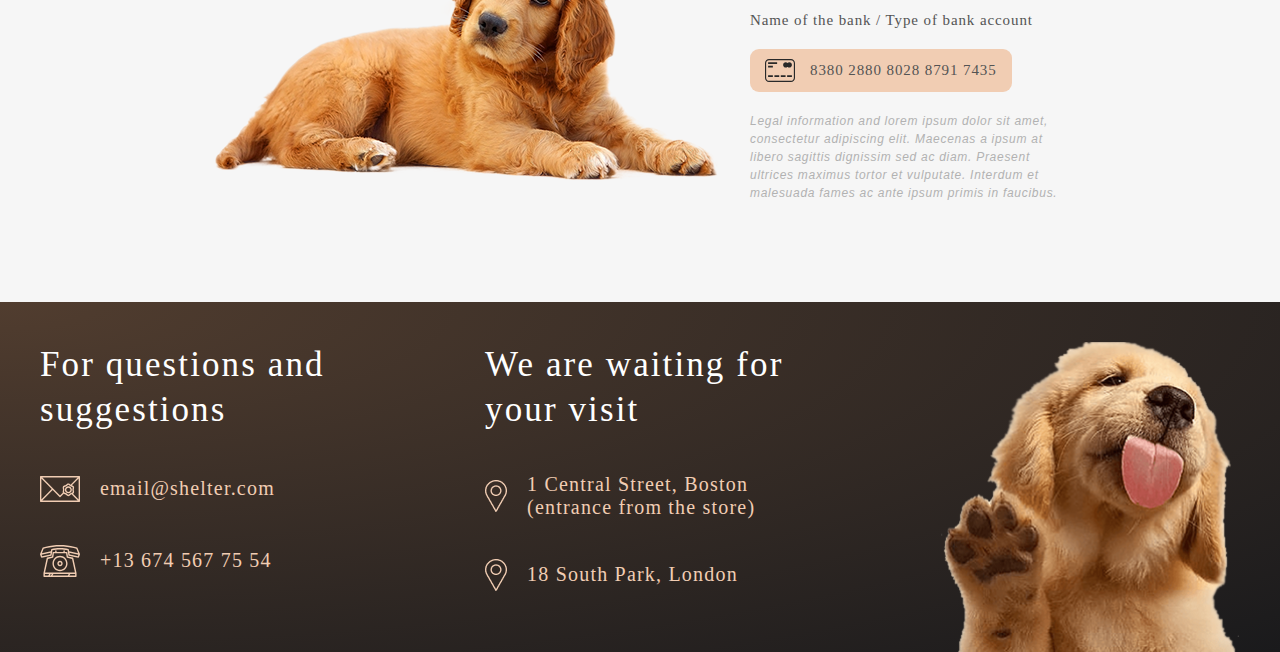
==== commit 1b33918f: "fix: update index.html" ====
--- a/index.html
+++ b/index.html
@@ -13,16 +13,18 @@
 <body>
     <header>
         <nav>
-            <div class="logo">
-                <p>Cozy House</p>
-                <p>Shelter for pets in Boston</p>
-            </div>
+            <a href="#">
+                <div class="logo">
+                    <p>Cozy House</p>
+                    <p>Shelter for pets in Boston</p>
+                </div>
+            </a>
             <div class="nav-items">
                 <ul>
-                    <li class="active-link">About the shelter</a></li>
+                    <li class="active-link">About the shelter</li>
                     <li><a href="shelter/desktop/html/pets.html">Our pets</a></li>
-                    <li>Help the shelter</li>
-                    <li>Contacts</li>
+                    <li><a href="#help-block">Help the shelter</a></li>
+                    <li><a href="#contact-block">Contacts</a></li>
                 </ul>
             </div>
         </nav>
@@ -31,7 +33,7 @@
                 <h1>Not only people need a house</h1>
                 <p>We offer to give a chance to a little and nice puppy with an extremely wide and open heart. He or she
                     will love you more than anybody else in the world, you will see!</p>
-                <button>Make a friend</button>
+                <a href="#make-friend">Make a friend</a>
             </div>
             <img src="shelter/desktop/img/main/start-screen-puppy.png" alt="start-screen-puppy">
         </section>
@@ -49,8 +51,8 @@
                 attached to the pets and would hardly ever leave them alone.</p>
         </div>
     </section>
-    <section class="friends">
-        <h2>Our friends who
+    <section id="make-friend" class="friends">
+        <h2>Our friends who <br>
             are looking for a house</h2>
         <div class="slider">
             <div class="cards-of-friends">
@@ -74,10 +76,10 @@
                     <div class="next"><a href="#"><img src="shelter/desktop/img/main/Arrow.png" alt="next"></a></div>
                 </div>
             </div>
-            <button>Get to know the rest</button>
+            <a id="the-rest" href="shelter/desktop/html/pets.html">Get to know the rest</a>
         </div>
     </section>
-    <section class="help">
+    <section id="help-block" class="help">
         <h2>How you can help
             our shelter</h2>
         <div class="help-items">
@@ -119,7 +121,9 @@
             <p>Name of the bank / Type of bank account</p>
             <div class="card">
                 <img src="shelter/desktop/img/main/credit-card.svg" alt="credit-card">
-                <p>8380 2880 8028 8791 7435</p>
+                <a href="#">
+                    <p>8380 2880 8028 8791 7435</p>
+                </a>
             </div>
             <p id="donation-description">Legal information and lorem ipsum dolor sit amet, consectetur adipiscing elit.
                 Maecenas a ipsum at libero
@@ -127,33 +131,39 @@
                 fames ac ante ipsum primis in faucibus.</p>
         </div>
     </section>
-    <footer>
+    <footer id="contact-block">
         <div class="for-suggestions">
             <h3>For questions and suggestions</h3>
-            <div>
-                <img src="shelter/desktop/img/main/icon-email.svg" alt="email">
-                <p>email@shelter.com</p>
-            </div>
-            <div>
-                <img src="shelter/desktop/img/main/icon-phone.svg" alt="phone">
-                <p>+13 674 567 75 54</p>
-            </div>
+            <a href="mailto:ask@mail.ru">
+                <div>
+                    <img src="shelter/desktop/img/main/icon-email.svg" alt="email">
+                    <p>email@shelter.com</p>
+                </div>
+            </a>
+            <a href="tel:+136745677554">
+                <div>
+                    <img src="shelter/desktop/img/main/icon-phone.svg" alt="phone">
+                    <p>+13 674 567 75 54</p>
+                </div>
+            </a>
         </div>
         <div class="we-are-waiting">
             <h3>We are waiting for your visit</h3>
-            <div>
-                <img src="shelter/desktop/img/main/icon-marker.png" alt="marker">
-                <p>1 Central Street, Boston (entrance from the store)</p>
-            </div>
-            <div>
-                <img src="shelter/desktop/img/main/icon-marker.png" alt="marker">
-                <p>18 South Park, London </p>
-            </div>
+            <a href="https://goo.gl/maps/vU6mSYJDyuVcK7fLA" target="_blank">
+                <div>
+                    <img src="shelter/desktop/img/main/icon-marker.png" alt="marker">
+                    <p>1 Central Street, Boston (entrance from the store)</p>
+                </div>
+            </a>
+            <a href="https://goo.gl/maps/k25ip5vL7VnQaKz59" target="_blank">
+                <div>
+                    <img src="shelter/desktop/img/main/icon-marker.png" alt="marker">
+                    <p>18 South Park, London </p>
+                </div>
+            </a>
         </div>
         <img src="shelter/desktop/img/main/footer-puppy.png" alt="footer-puppy">
     </footer>
 </body>
 
 </html>
-
-
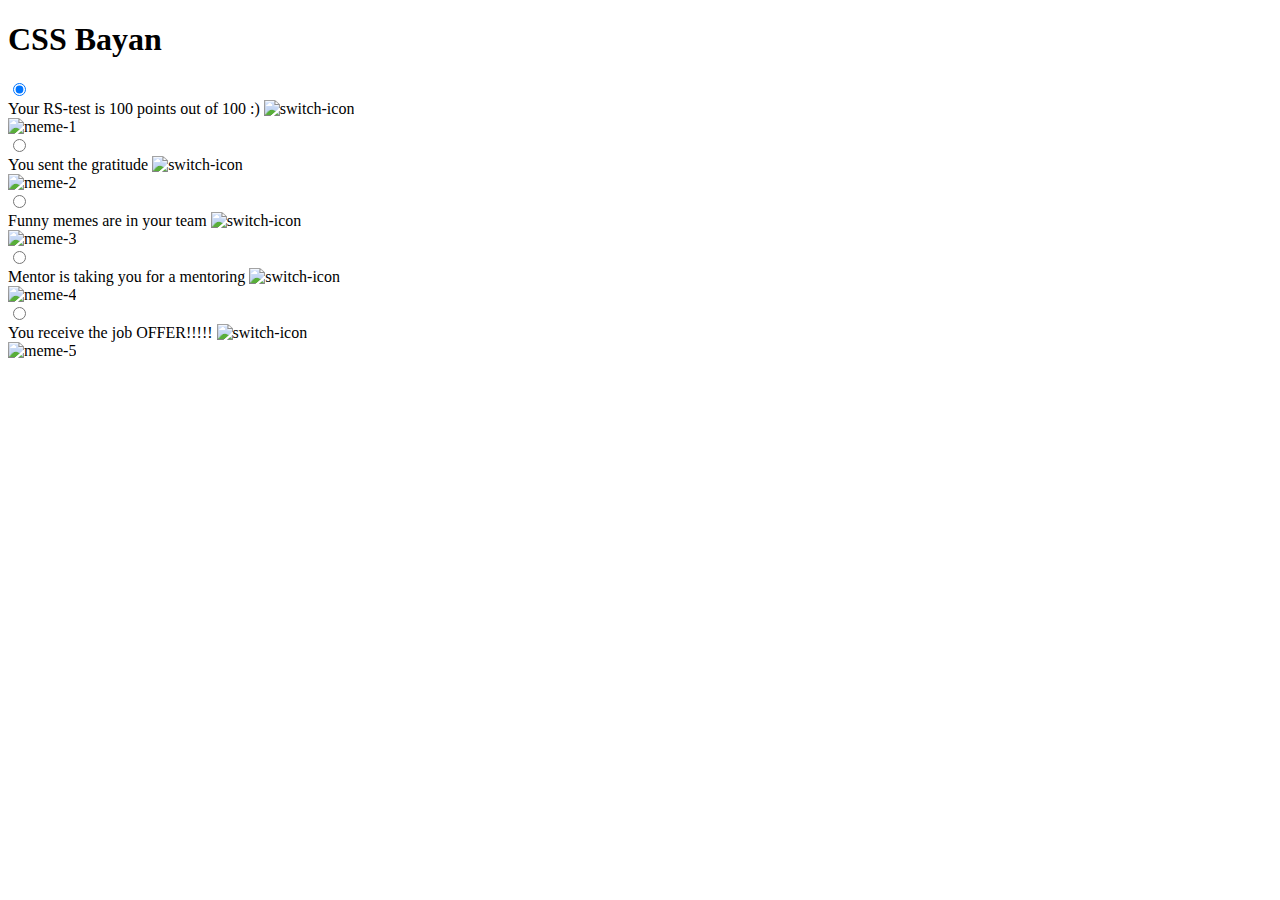
==== commit 9da27259: "fix: change index.html" ====
--- a/index.html
+++ b/index.html
@@ -1,169 +1,60 @@
+
 <!DOCTYPE html>
 <html lang="en">
 
 <head>
     <meta charset="UTF-8">
     <meta http-equiv="X-UA-Compatible" content="IE=edge">
-    <meta name="viewport" content="width=8, initial-scale=1.0">
-    <link rel="icon" href="shelter/desktop/img//main//paw-print.png" type="image/x-icon">
-    <link rel="stylesheet" href="shelter/desktop/css/main.css" type="text/css">
-    <title>Cosy House</title>
+    <meta name="viewport" content="width=device-width, initial-scale=1">
+    <link rel="stylesheet" href="style.css">
+    <title>CSS Bayan</title>
 </head>
 
 <body>
-    <header>
-        <nav>
-            <a href="#">
-                <div class="logo">
-                    <p>Cozy House</p>
-                    <p>Shelter for pets in Boston</p>
-                </div>
-            </a>
-            <div class="nav-items">
-                <ul>
-                    <li class="active-link">About the shelter</li>
-                    <li><a href="shelter/desktop/html/pets.html">Our pets</a></li>
-                    <li><a href="#help-block">Help the shelter</a></li>
-                    <li><a href="#contact-block">Contacts</a></li>
-                </ul>
+    <h1>CSS Bayan</h1>
+    <div class="accordion">
+        <div class="accordion-item">
+            <input class="switcher-of-item" type="radio" id="item-1" name="meme" checked>
+            <div class="open-bar">
+                <label for="item-1">Your RS-test is 100 points out of 100 :)</label>
+                <img class="closer" src="/img/marker-open.png" alt="switch-icon">
             </div>
-        </nav>
-        <section class="start-screen">
-            <div class="start-info">
-                <h1>Not only people need a house</h1>
-                <p>We offer to give a chance to a little and nice puppy with an extremely wide and open heart. He or she
-                    will love you more than anybody else in the world, you will see!</p>
-                <a href="#make-friend">Make a friend</a>
+            <img class="meme-pict" src="/img/sticker-1.webp" alt="meme-1">
+        </div>
+        <div class="accordion-item">
+            <input class="switcher-of-item" type="radio" id="item-2" name="meme">
+            <div class="open-bar">
+                <label for="item-2">You sent the gratitude</label>
+                <img class="closer" src="/img/marker-open.png" alt="switch-icon">
             </div>
-            <img src="shelter/desktop/img/main/start-screen-puppy.png" alt="start-screen-puppy">
-        </section>
-    </header>
-    <section class="about">
-        <img src="shelter/desktop/img/main/about-pets.png" alt="about-pets">
-        <div class="about-info">
-            <h2>About the shelter “Cozy House”</h2>
-            <p>Currently we have 121 dogs and 342 cats on our hands and statistics show that only 20% of them will find
-                a family. The others will continue to live with us and will be waiting for a lucky chance to become
-                dearly loved.</p>
-            <p>We feed our wards with the best food and make sure that they do not get sick, feel comfortable (including
-                psychologically) and well. We are supported by 87 volunteers and 28 employees of various skill levels.
-                About 12% of the animals are taken by the shelter staff. Taking care of the animals, they become
-                attached to the pets and would hardly ever leave them alone.</p>
+            <img class="meme-pict" src="/img/sticker-2.webp" alt="meme-2">
         </div>
-    </section>
-    <section id="make-friend" class="friends">
-        <h2>Our friends who <br>
-            are looking for a house</h2>
-        <div class="slider">
-            <div class="cards-of-friends">
-                <div class="pet-card-preview">
-                    <img src="shelter/desktop/img/main/pets-katrine.png" alt="pets-katrine">
-                    <h3>Katrine</h3>
-                    <button>Learn more</button>
-                </div>
-                <div class="pet-card-preview">
-                    <img src="shelter/desktop/img/main/pets-jennifer.png" alt="pets-jennifer">
-                    <h3>Jennifer</h3>
-                    <button>Learn more</button>
-                </div>
-                <div class="pet-card-preview">
-                    <img src="shelter/desktop/img/main/pets-woody.png" alt="pets-woody">
-                    <h3>Woody</h3>
-                    <button>Learn more</button>
-                </div>
-                <div class="slider-controls">
-                    <div class="prev"><a href="#"><img src="shelter/desktop/img/main/Arrow.png" alt="prev"></a></div>
-                    <div class="next"><a href="#"><img src="shelter/desktop/img/main/Arrow.png" alt="next"></a></div>
-                </div>
+        <div class="accordion-item">
+            <input class="switcher-of-item" type="radio" id="item-3" name="meme">
+            <div class="open-bar">
+                <label for="item-3">Funny memes are in your team</label>
+                <img class="closer" src="/img/marker-open.png" alt="switch-icon">
             </div>
-            <a id="the-rest" href="shelter/desktop/html/pets.html">Get to know the rest</a>
+            <img class="meme-pict" src="/img/sticker-3.webp" alt="meme-3">
         </div>
-    </section>
-    <section id="help-block" class="help">
-        <h2>How you can help
-            our shelter</h2>
-        <div class="help-items">
-            <div>
-                <img src="shelter/desktop/img/main/icon-pet-food.svg" alt="pet-food">
-                <p>Pet food</p>
+        <div class="accordion-item">
+            <input class="switcher-of-item" type="radio" id="item-4" name="meme">
+            <div class="open-bar">
+                <label for="item-4">Mentor is taking you for a mentoring</label>
+                <img class="closer" src="/img/marker-open.png" alt="switch-icon">
             </div>
-            <div> <img src="shelter/desktop/img/main/icon-transportation.svg" alt="transportation">
-                <p>Transportation</p>
+            <img class="meme-pict" src="/img/sticker-4.webp" alt="meme-4">
+        </div>
+        <div class="accordion-item">
+            <input class="switcher-of-item" type="radio" id="item-5" name="meme">
+            <div class="open-bar">
+                <label for="item-5">You receive the job OFFER!!!!!</label>
+                <img class="closer" src="/img/marker-open.png" alt="switch-icon">
             </div>
-            <div> <img src="shelter/desktop/img/main/icon-toys.svg" alt="toys">
-                <p>Toys</p>
-            </div>
-            <div> <img src="shelter/desktop/img/main/icon-bowls-and-cups.svg" alt="bowls-and-cups">
-                <p>Bowls and cups</p>
-            </div>
-            <div> <img src="shelter/desktop/img/main/icon-shampoos.svg" alt="shampoos">
-                <p>Shampoos</p>
-            </div>
-            <div> <img src="shelter/desktop/img/main/icon-vitamins.svg" alt="vitamins">
-                <p>Vitamins</p>
-            </div>
-            <div> <img src="shelter/desktop/img/main/icon-medicines.svg" alt="medicines">
-                <p>Medicines</p>
-            </div>
-            <div> <img src="shelter/desktop/img/main/icon-collars-leashes.svg" alt="collars-leashes">
-                <p>Collars / leashes</p>
-            </div>
-            <div> <img src="shelter/desktop/img/main/icon-sleeping-area.svg" alt="sleeping-area">
-                <p>Sleeping areas</p>
-            </div>
+            <img class="meme-pict" src="/img/sticker-5.webp" alt="meme-5">
         </div>
+    </div>
 
-    </section>
-    <section class="in_additional">
-        <img src="shelter/desktop/img/main/donation-dog.png" alt="donation-dog">
-        <div>
-            <h2>You can also make a donation</h2>
-            <p>Name of the bank / Type of bank account</p>
-            <div class="card">
-                <img src="shelter/desktop/img/main/credit-card.svg" alt="credit-card">
-                <a href="#">
-                    <p>8380 2880 8028 8791 7435</p>
-                </a>
-            </div>
-            <p id="donation-description">Legal information and lorem ipsum dolor sit amet, consectetur adipiscing elit.
-                Maecenas a ipsum at libero
-                sagittis dignissim sed ac diam. Praesent ultrices maximus tortor et vulputate. Interdum et malesuada
-                fames ac ante ipsum primis in faucibus.</p>
-        </div>
-    </section>
-    <footer id="contact-block">
-        <div class="for-suggestions">
-            <h3>For questions and suggestions</h3>
-            <a href="mailto:ask@mail.ru">
-                <div>
-                    <img src="shelter/desktop/img/main/icon-email.svg" alt="email">
-                    <p>email@shelter.com</p>
-                </div>
-            </a>
-            <a href="tel:+136745677554">
-                <div>
-                    <img src="shelter/desktop/img/main/icon-phone.svg" alt="phone">
-                    <p>+13 674 567 75 54</p>
-                </div>
-            </a>
-        </div>
-        <div class="we-are-waiting">
-            <h3>We are waiting for your visit</h3>
-            <a href="https://goo.gl/maps/vU6mSYJDyuVcK7fLA" target="_blank">
-                <div>
-                    <img src="shelter/desktop/img/main/icon-marker.png" alt="marker">
-                    <p>1 Central Street, Boston (entrance from the store)</p>
-                </div>
-            </a>
-            <a href="https://goo.gl/maps/k25ip5vL7VnQaKz59" target="_blank">
-                <div>
-                    <img src="shelter/desktop/img/main/icon-marker.png" alt="marker">
-                    <p>18 South Park, London </p>
-                </div>
-            </a>
-        </div>
-        <img src="shelter/desktop/img/main/footer-puppy.png" alt="footer-puppy">
-    </footer>
 </body>
 
 </html>
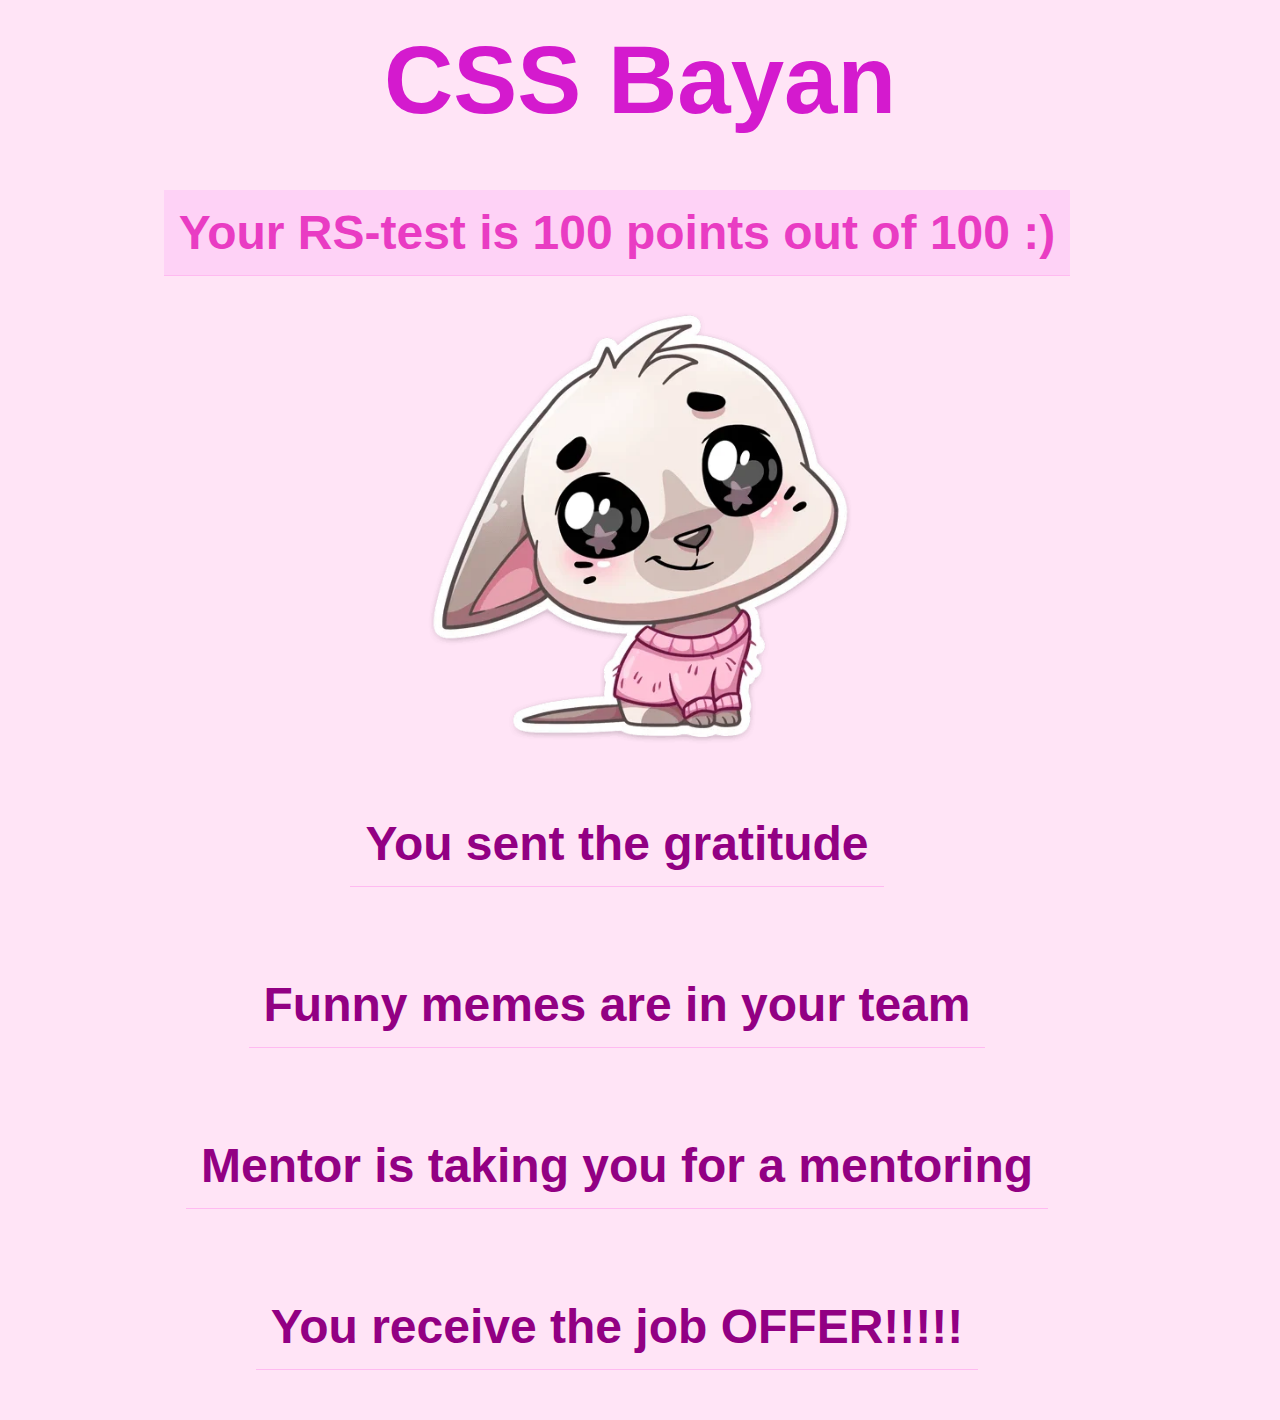
==== commit 841f98dd: "fix: add paths" ====
--- a/index.html
+++ b/index.html
@@ -6,7 +6,7 @@
     <meta charset="UTF-8">
     <meta http-equiv="X-UA-Compatible" content="IE=edge">
     <meta name="viewport" content="width=device-width, initial-scale=1">
-    <link rel="stylesheet" href="style.css">
+    <link rel="stylesheet" href="/cssBayan/style.css">
     <title>CSS Bayan</title>
 </head>
 
@@ -17,41 +17,41 @@
             <input class="switcher-of-item" type="radio" id="item-1" name="meme" checked>
             <div class="open-bar">
                 <label for="item-1">Your RS-test is 100 points out of 100 :)</label>
-                <img class="closer" src="/img/marker-open.png" alt="switch-icon">
+                <img class="closer" src="/cssBayan/img/marker-open.png" alt="switch-icon">
             </div>
-            <img class="meme-pict" src="/img/sticker-1.webp" alt="meme-1">
+            <img class="meme-pict" src="/cssBayan/img/sticker-1.webp" alt="meme-1">
         </div>
         <div class="accordion-item">
             <input class="switcher-of-item" type="radio" id="item-2" name="meme">
             <div class="open-bar">
                 <label for="item-2">You sent the gratitude</label>
-                <img class="closer" src="/img/marker-open.png" alt="switch-icon">
+                <img class="closer" src="/cssBayan/img/marker-open.png" alt="switch-icon">
             </div>
-            <img class="meme-pict" src="/img/sticker-2.webp" alt="meme-2">
+            <img class="meme-pict" src="/cssBayan/img/sticker-2.webp" alt="meme-2">
         </div>
         <div class="accordion-item">
             <input class="switcher-of-item" type="radio" id="item-3" name="meme">
             <div class="open-bar">
                 <label for="item-3">Funny memes are in your team</label>
-                <img class="closer" src="/img/marker-open.png" alt="switch-icon">
+                <img class="closer" src="/cssBayan/img/marker-open.png" alt="switch-icon">
             </div>
-            <img class="meme-pict" src="/img/sticker-3.webp" alt="meme-3">
+            <img class="meme-pict" src="/cssBayan/img/sticker-3.webp" alt="meme-3">
         </div>
         <div class="accordion-item">
             <input class="switcher-of-item" type="radio" id="item-4" name="meme">
             <div class="open-bar">
                 <label for="item-4">Mentor is taking you for a mentoring</label>
-                <img class="closer" src="/img/marker-open.png" alt="switch-icon">
+                <img class="closer" src="/cssBayan/img/marker-open.png" alt="switch-icon">
             </div>
-            <img class="meme-pict" src="/img/sticker-4.webp" alt="meme-4">
+            <img class="meme-pict" src="/cssBayan/img/sticker-4.webp" alt="meme-4">
         </div>
         <div class="accordion-item">
             <input class="switcher-of-item" type="radio" id="item-5" name="meme">
             <div class="open-bar">
                 <label for="item-5">You receive the job OFFER!!!!!</label>
-                <img class="closer" src="/img/marker-open.png" alt="switch-icon">
+                <img class="closer" src="/cssBayan/img/marker-open.png" alt="switch-icon">
             </div>
-            <img class="meme-pict" src="/img/sticker-5.webp" alt="meme-5">
+            <img class="meme-pict" src="/cssBayan/img/sticker-5.webp" alt="meme-5">
         </div>
     </div>
 
--- a/cssBayan/style.css
+++ b/cssBayan/style.css
@@ -0,0 +1,322 @@
+body {
+    margin: 0;
+    padding: 0;
+    background-color: rgb(255, 228, 246);
+}
+
+
+@media screen and (min-width: 320px) {
+    /* Phone */
+
+    div,
+    h1 {
+        width: fit-content;
+        margin: 25px auto;
+    }
+
+    h1 {
+        margin-bottom: 30px;
+        font-family: Arial, Helvetica, sans-serif;
+        font-weight: 800;
+        font-size: 3.5em;
+        color: rgb(212, 26, 206);
+        text-align: center;
+    }
+
+    label {
+        width: auto;
+        padding: 15px;
+        font-family: Arial, Helvetica, sans-serif;
+        font-weight: 700;
+        font-size: 2.5em;
+        color: rgb(146, 0, 131);
+        text-align: center;
+    }
+
+    .accordion-item {
+        display: flex;
+        flex-direction: column;
+        justify-content: center;
+        align-items: center;
+    }
+
+    @keyframes appear {
+        0% {
+            transform: scale(0);
+        }
+
+        50% {
+            transform: scale(1.2);
+        }
+
+        100% {
+            transform: scale(1);
+        }
+    }
+
+    .switcher-of-item {
+        width: 0;
+        height: 0;
+        position: absolute;
+        appearance: none;
+    }
+
+    .meme-pict {
+        display: none;
+    }
+
+    .switcher-of-item:checked~.meme-pict {
+        display: block;
+        width: 250px;
+        height: 250px;
+        animation: appear .35s ease-in-out;
+    }
+
+    .switcher-of-item:checked~.open-bar label {
+        background-color: rgb(254, 210, 246);
+        color: rgb(233, 60, 195);
+    }
+
+    label {
+        border-bottom: 1px solid rgb(255, 186, 241);
+    }
+
+    .open-bar {
+        display: flex;
+        flex-direction: column-reverse;
+        gap: 30px;
+        align-items: center;
+    }
+
+    .switcher-of-item:checked~.open-bar .closer {
+        transform: rotate(180deg);
+    }
+
+    .accordion-item:active {
+        opacity: 0.6;
+    }
+}
+
+@media screen and (min-width: 820px) {
+    /* Tablet */
+
+    div,
+    h1 {
+        width: fit-content;
+        margin: 25px auto;
+    }
+
+    h1 {
+        margin-bottom: 30px;
+        font-family: Arial, Helvetica, sans-serif;
+        font-weight: 800;
+        font-size: 4em;
+        color: rgb(212, 26, 206);
+        text-align: center;
+    }
+
+    label {
+        width: auto;
+        padding: 15px;
+        font-family: Arial, Helvetica, sans-serif;
+        font-weight: 700;
+        font-size: 3em;
+        color: rgb(146, 0, 131);
+        text-align: center;
+    }
+
+    .accordion-item {
+        display: flex;
+        flex-direction: column;
+        justify-content: center;
+        align-items: center;
+    }
+
+    @keyframes appear {
+        0% {
+            transform: scale(0);
+        }
+
+        50% {
+            transform: scale(1.2);
+        }
+
+        100% {
+            transform: scale(1);
+        }
+    }
+
+    .switcher-of-item {
+        width: 0;
+        height: 0;
+        position: absolute;
+        appearance: none;
+    }
+
+    .meme-pict {
+        display: none;
+    }
+
+    .switcher-of-item:checked~.meme-pict {
+        display: block;
+        width: 350px;
+        height: 350px;
+        animation: appear .35s ease-in-out;
+    }
+
+    .switcher-of-item:checked~.open-bar label {
+        background-color: rgb(254, 210, 246);
+        color: rgb(233, 60, 195);
+    }
+
+    label {
+        border-bottom: 1px solid rgb(255, 186, 241);
+    }
+
+    .open-bar {
+        display: flex;
+        flex-direction: row;
+        gap: 30px;
+        align-items: center;
+    }
+
+    .switcher-of-item:checked~.open-bar .closer {
+        transform: rotate(180deg);
+    }
+
+    .accordion-item:active {
+        opacity: 0.6;
+    }
+}
+
+@media screen and (min-width: 1200px) {
+    /* PC */
+
+    div,
+    h1 {
+        width: fit-content;
+        margin: 25px auto;
+    }
+
+    .closer {
+        visibility: hidden;
+    }
+
+    div:hover,
+    label:hover,
+    h1:hover {
+        cursor: pointer;
+    }
+
+
+    .accordion:hover .accordion-item:has(input:not(.switcher-of-item:checked)) label {
+        color: rgb(233, 60, 195);
+    }
+
+    div:hover .closer {
+        visibility: visible;
+    }
+
+    h1 {
+        margin-bottom: 30px;
+        font-family: Arial, Helvetica, sans-serif;
+        font-weight: 800;
+        font-size: 6em;
+        color: rgb(212, 26, 206);
+        text-align: center;
+    }
+
+    label {
+        width: auto;
+        padding: 15px;
+        font-family: Arial, Helvetica, sans-serif;
+        font-weight: 700;
+        font-size: 3em;
+        color: rgb(146, 0, 131);
+        text-align: center;
+    }
+
+    .accordion-item {
+        display: flex;
+        flex-direction: column;
+        justify-content: center;
+        align-items: center;
+    }
+
+    @keyframes appear {
+        0% {
+            transform: scale(0);
+        }
+
+        50% {
+            transform: scale(1.2);
+        }
+
+        100% {
+            transform: scale(1);
+        }
+    }
+
+    .switcher-of-item {
+        width: 0;
+        height: 0;
+        position: absolute;
+        appearance: none;
+    }
+
+    .meme-pict {
+        display: none;
+    }
+
+    .switcher-of-item:hover~.meme-pict {
+        display: block;
+        width: 450px;
+        height: 450px;
+        animation: appear .35s ease-in-out;
+    }
+
+    .switcher-of-item:checked~.meme-pict {
+        display: block;
+        width: 450px;
+        height: 450px;
+    }
+
+    .switcher-of-item:checked~.open-bar label {
+        background-color: rgb(254, 210, 246);
+        color: rgb(233, 60, 195);
+    }
+
+    label {
+        border-bottom: 1px solid rgb(255, 186, 241);
+    }
+
+
+    label:hover {
+        background-color: rgb(254, 210, 246);
+        transition: background-color 0.35s ease-in-out;
+    }
+
+
+    .open-bar {
+        display: flex;
+        flex-direction: row;
+        gap: 30px;
+        align-items: center;
+    }
+
+
+    .accordion-item:hover .closer {
+        display: block;
+        transform: rotate(180deg);
+    }
+
+    .switcher-of-item:checked~.open-bar .closer {
+        display: block;
+        transform: rotate(180deg);
+    }
+
+    .accordion-item:active {
+        cursor: all-scroll;
+        opacity: 0.6;
+    }
+}
